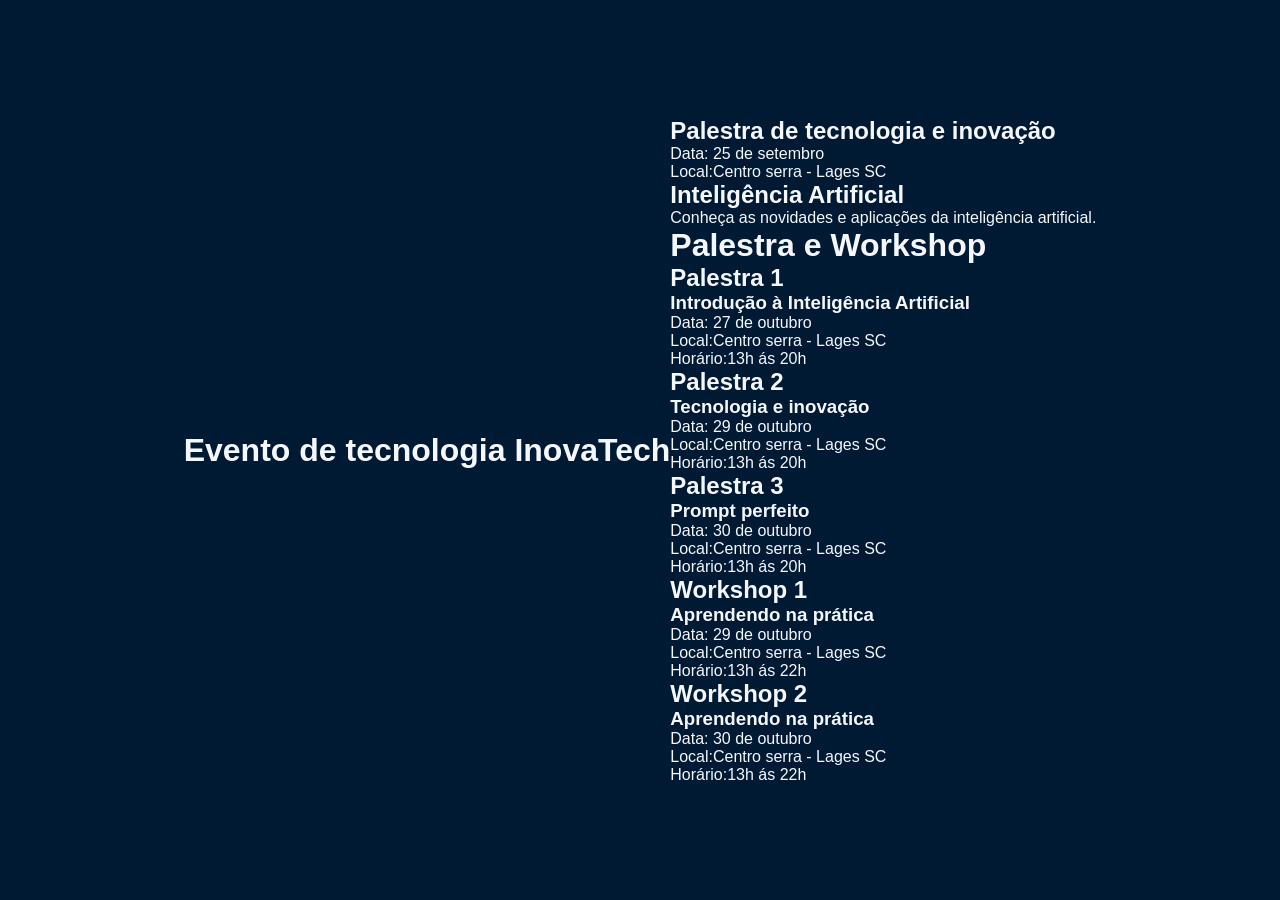
==== index.html @ 8069fa1e "atualização" ====
<!DOCTYPE html>
<html lang="pt-br">
<head>
    <meta charset="UTF-8">
    <meta name="viewport" content="width=device-width, initial-scale=1.0">
    <title>InovaTech</title>
    <link rel="stylesheet" href="style.css">
</head>
<body>
    <h1>Evento de tecnologia InovaTech</h1>
 
    <div class="container">
   <h2>Palestra de tecnologia e inovação</h2>
   <p>Data: 25 de setembro</p>
   <p>Local:Centro serra - Lages SC</p>
   <h2>Inteligência Artificial</h2>
   <p>Conheça as novidades e aplicações da inteligência artificial.</p>
    <!--Mostra as informações da palestra no geral-->

   <h1>Palestra e Workshop</h1>
   <div>
        <h2>Palestra 1</h2>
        <h3>Introdução à Inteligência Artificial</h3>
        <p>Data: 27 de outubro</p>
        <p>Local:Centro serra - Lages SC</p>
        <p>Horário:13h ás 20h </p>
    </div>

    <div>
        <h2>Palestra 2</h2>
        <h3>Tecnologia e inovação</h3>
        <p>Data: 29 de outubro</p>
        <p>Local:Centro serra - Lages SC</p>
        <p>Horário:13h ás 20h </p>
    </div>

    <div>
        <h2>Palestra 3</h2>
        <h3>Prompt perfeito</h3>
        <p>Data: 30 de outubro</p>
        <p>Local:Centro serra - Lages SC</p>
        <p>Horário:13h ás 20h </p>
    </div>

    <div>
        <h2>Workshop 1</h2>
        <h3>Aprendendo na prática</h3>
        <p>Data: 29 de outubro</p>
        <p>Local:Centro serra - Lages SC</p>
        <p>Horário:13h ás 22h </p>
    </div>


    <div>
        <h2>Workshop 2</h2>
        <h3>Aprendendo na prática</h3>
        <p>Data: 30 de outubro</p>
        <p>Local:Centro serra - Lages SC</p>
        <p>Horário:13h ás 22h </p>
    </div>
 <!--Mostra as paletras e os workshop individualmente, com informações especificas-->
    </div> 
</body>
</html>
---- style.css ----
/* aqui eu coloquei as cores que vou usar no site */
:root {
--azul-escuro: #001a33;
--azul: #008CFF;
--azul-claro: #00BFFF;
--branco: #F5F7FF;
}

/* aqui eu tiro as configurações padrão do navegador */

*{
margin: 0;
padding: 0;
box-sizing: border-box;
}

/* aqui eu deixei o fundo escuro e centralizei o conteúdo */
body {
background-color: var(--azul-escuro);
color: var(--branco);
font-family: Arial, sans-serif;

/* deixa o footer exatamente no meio da tela */
min-height: 100vh;
display: flex;
justify-content: center;
align-items: center;
}

/* aqui eu fiz o footer e coloquei só tons de azul */
footer {
background: linear-gradient(
135deg,
var(--azul),
var(--azul-claro)
);

color: var(--branco);
width: 90%;
max-width: 1100px;
padding: 40px 30px;
text-align: center;

/* deixa as bordas arredondadas */
border-radius: 15px;

/* coloquei uma sombra pra ficar mais bonito */
box-shadow: 0 10px 30px rgba(0, 140, 255, 0.4);
}

/* aqui eu organizei cada parte das informações */
.footer-section {
display: inline-block;
vertical-align: top;
width: 22%;
min-width: 200px;
margin: 10px;
}

/* aqui eu arrumei os títulos */
.footer-section h3 {
margin-bottom: 15px;
font-size: 20px;
}

/* aqui eu dei um espacinho nos textos */
.footer-section p {
margin: 7px 0;
}

/* aqui eu fiz a parte de baixo */
.footer-bottom {
border-top: 1px solid var(--branco);
margin-top: 25px;
padding-top: 20px;
text-align: center;
}

/* aqui eu deixei os textos de baixo separados */
.footer-bottom p {
margin: 5px 0;
}
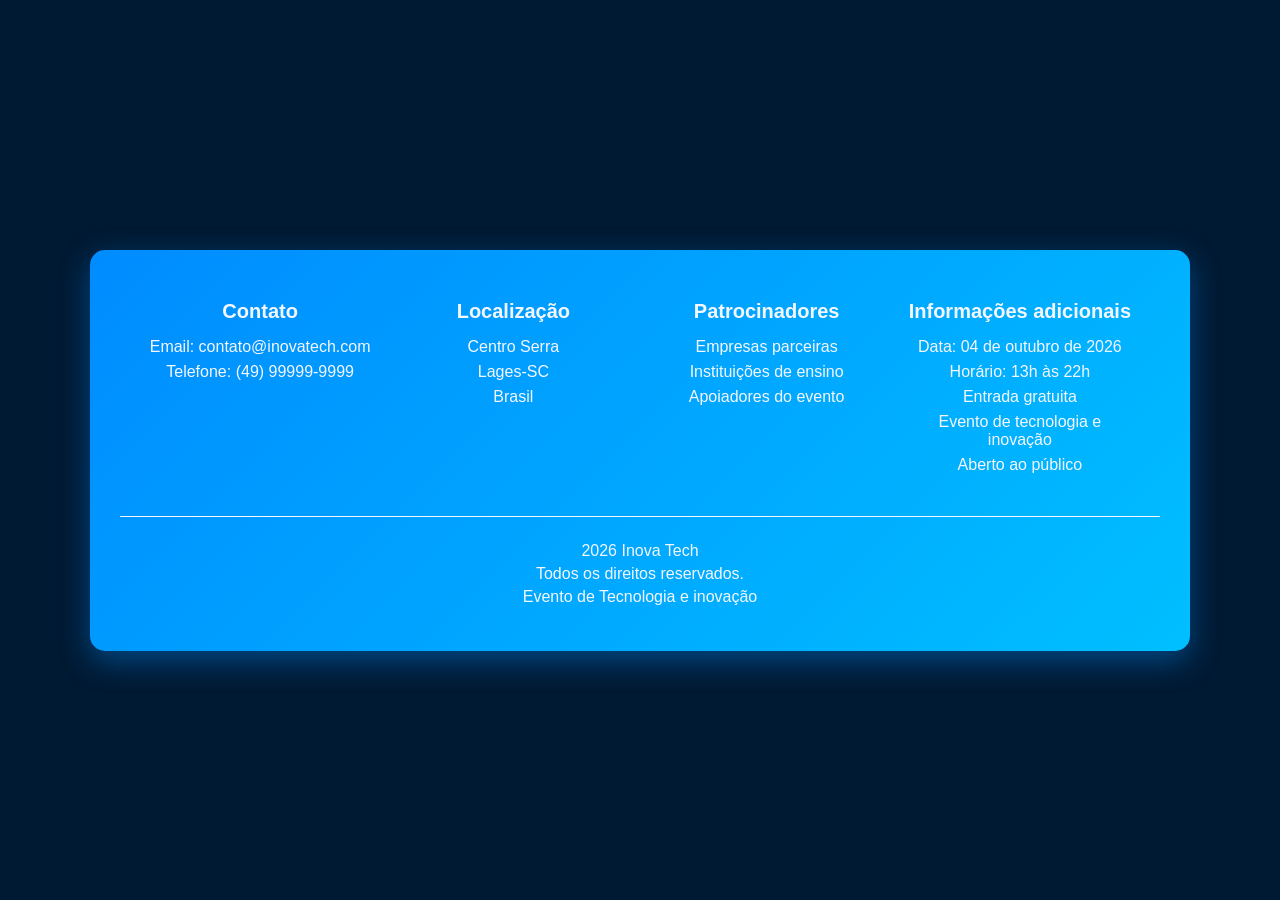
==== commit 9cf5b7d1: "adiciona o footer" ====
--- a/index.html
+++ b/index.html
@@ -1,64 +1,64 @@
 <!DOCTYPE html>
+
 <html lang="pt-br">
+
 <head>
     <meta charset="UTF-8">
     <meta name="viewport" content="width=device-width, initial-scale=1.0">
-    <title>InovaTech</title>
-    <link rel="stylesheet" href="style.css">
+
+
+<link rel="stylesheet" href="style.css">
+
+<title>Inova Tech</title>
+
+
 </head>
+
 <body>
-    <h1>Evento de tecnologia InovaTech</h1>
- 
-    <div class="container">
-   <h2>Palestra de tecnologia e inovação</h2>
-   <p>Data: 25 de setembro</p>
-   <p>Local:Centro serra - Lages SC</p>
-   <h2>Inteligência Artificial</h2>
-   <p>Conheça as novidades e aplicações da inteligência artificial.</p>
-    <!--Mostra as informações da palestra no geral-->
 
-   <h1>Palestra e Workshop</h1>
-   <div>
-        <h2>Palestra 1</h2>
-        <h3>Introdução à Inteligência Artificial</h3>
-        <p>Data: 27 de outubro</p>
-        <p>Local:Centro serra - Lages SC</p>
-        <p>Horário:13h ás 20h </p>
+<footer>
+
+    <div class="footer-section">
+        <h3>Contato</h3>
+        <!-- Informações de contato -->
+        <p>Email: contato@inovatech.com</p>
+        <p>Telefone: (49) 99999-9999</p>
     </div>
 
-    <div>
-        <h2>Palestra 2</h2>
-        <h3>Tecnologia e inovação</h3>
-        <p>Data: 29 de outubro</p>
-        <p>Local:Centro serra - Lages SC</p>
-        <p>Horário:13h ás 20h </p>
+    <div class="footer-section">
+        <h3>Localização</h3>
+        <!-- Localização do evento -->
+        <p>Centro Serra</p>
+        <p>Lages-SC</p>
+        <p>Brasil</p>
     </div>
 
-    <div>
-        <h2>Palestra 3</h2>
-        <h3>Prompt perfeito</h3>
-        <p>Data: 30 de outubro</p>
-        <p>Local:Centro serra - Lages SC</p>
-        <p>Horário:13h ás 20h </p>
+    <div class="footer-section">
+        <h3>Patrocinadores</h3>
+        <p>Empresas parceiras</p>
+        <p>Instituições de ensino</p>
+        <p>Apoiadores do evento</p>
     </div>
 
-    <div>
-        <h2>Workshop 1</h2>
-        <h3>Aprendendo na prática</h3>
-        <p>Data: 29 de outubro</p>
-        <p>Local:Centro serra - Lages SC</p>
-        <p>Horário:13h ás 22h </p>
+    <div class="footer-section">
+        <!-- Informações adicionais sobre o evento -->
+        <h3>Informações adicionais</h3>
+        <p>Data: 04 de outubro de 2026</p>
+        <p>Horário: 13h às 22h</p>
+        <p>Entrada gratuita</p>
+        <p>Evento de tecnologia e inovação</p>
+        <p>Aberto ao público</p>
     </div>
 
+    <div class="footer-bottom">
+        <p>2026 Inova Tech</p>
+        <p>Todos os direitos reservados.</p>
+        <p>Evento de Tecnologia e inovação</p>
+    </div>
 
-    <div>
-        <h2>Workshop 2</h2>
-        <h3>Aprendendo na prática</h3>
-        <p>Data: 30 de outubro</p>
-        <p>Local:Centro serra - Lages SC</p>
-        <p>Horário:13h ás 22h </p>
-    </div>
- <!--Mostra as paletras e os workshop individualmente, com informações especificas-->
-    </div> 
+</footer>
+
+
 </body>
-</html>+
+</html>
--- a/style.css
+++ b/style.css
@@ -8,11 +8,11 @@
 
 /* aqui eu tiro as configurações padrão do navegador */
 
-*{
-margin: 0;
-padding: 0;
-box-sizing: border-box;
-}
+* {
+  margin: 0;
+  padding: 0;
+  box-sizing: border-box;
+  }
 
 /* aqui eu deixei o fundo escuro e centralizei o conteúdo */
 body {
@@ -20,11 +20,14 @@
 color: var(--branco);
 font-family: Arial, sans-serif;
 
+
 /* deixa o footer exatamente no meio da tela */
 min-height: 100vh;
 display: flex;
 justify-content: center;
 align-items: center;
+
+
 }
 
 /* aqui eu fiz o footer e coloquei só tons de azul */
@@ -34,6 +37,7 @@
 var(--azul),
 var(--azul-claro)
 );
+
 
 color: var(--branco);
 width: 90%;
@@ -46,6 +50,7 @@
 
 /* coloquei uma sombra pra ficar mais bonito */
 box-shadow: 0 10px 30px rgba(0, 140, 255, 0.4);
+
 }
 
 /* aqui eu organizei cada parte das informações */
@@ -79,4 +84,4 @@
 /* aqui eu deixei os textos de baixo separados */
 .footer-bottom p {
 margin: 5px 0;
-}+}
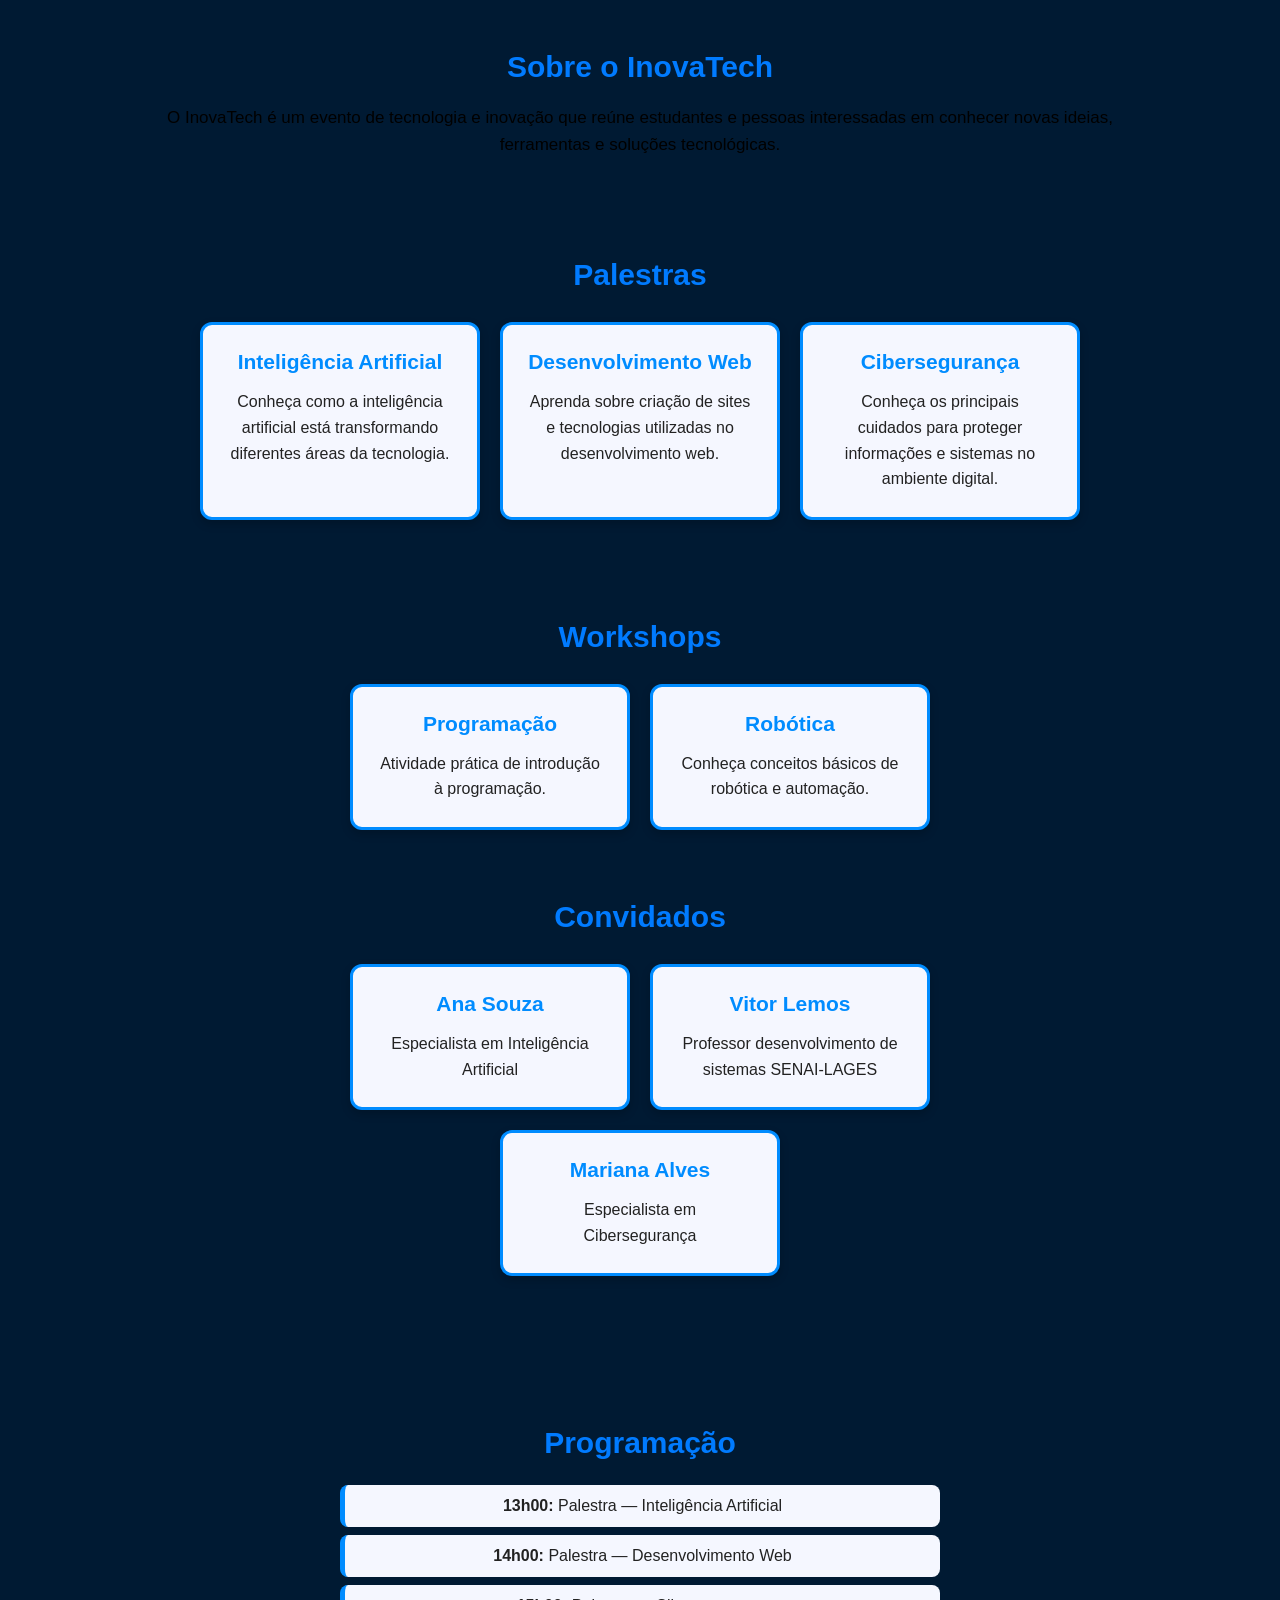
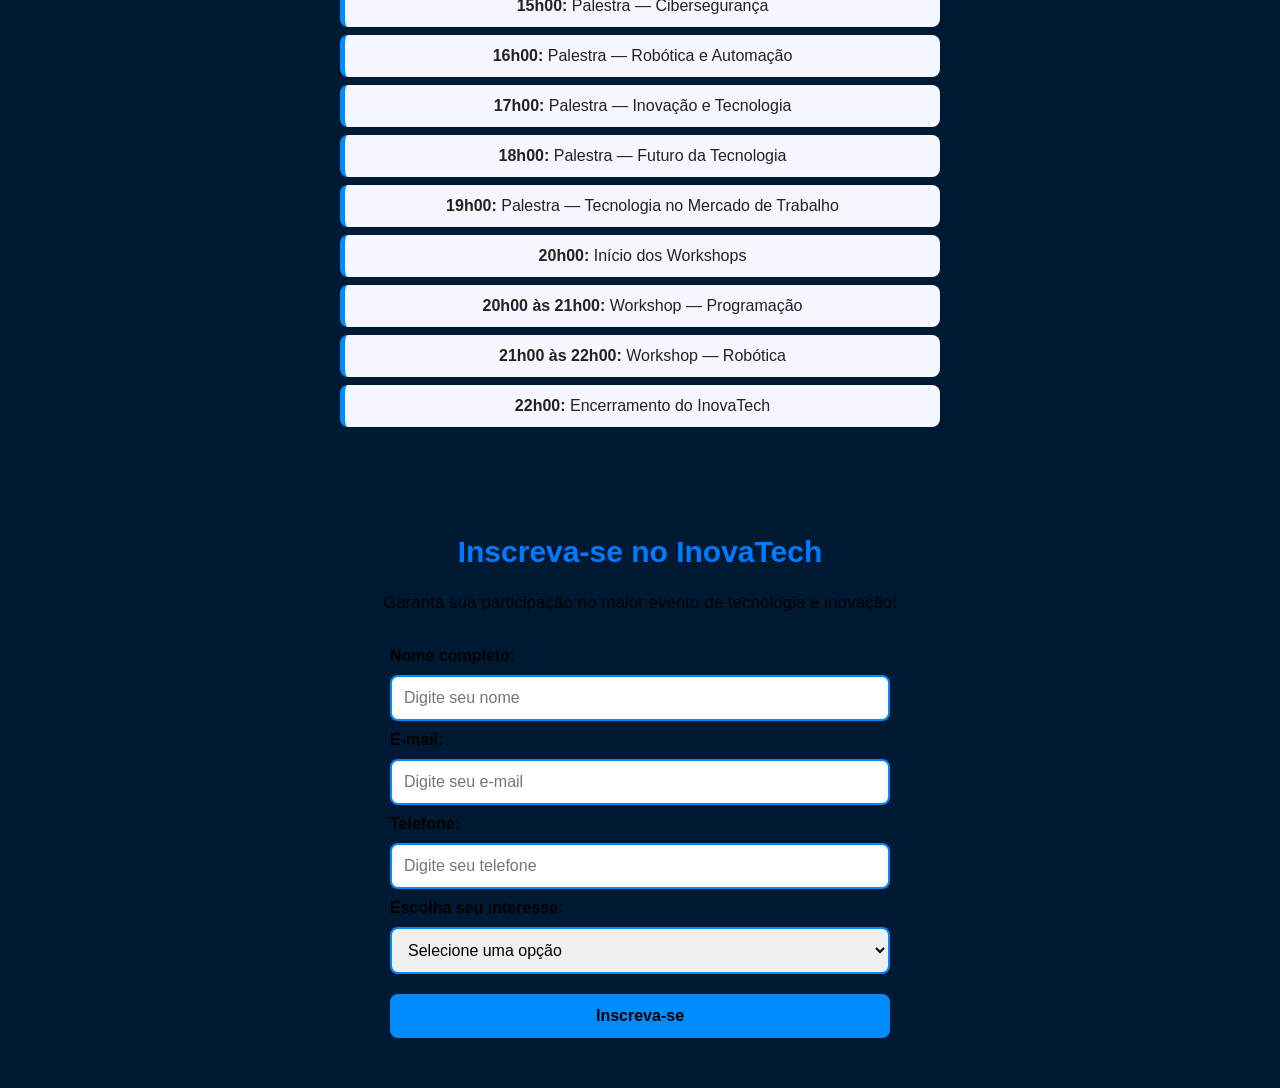
==== commit 4dd38966: "Merge pull request #1 from fernandalinhares150-del/feature/conteudo Feature/conteudo" ====
--- a/index.html
+++ b/index.html
@@ -1,64 +1,165 @@
 <!DOCTYPE html>
-
 <html lang="pt-br">
 
 <head>
     <meta charset="UTF-8">
     <meta name="viewport" content="width=device-width, initial-scale=1.0">
+    <title>InovaTech</title>
 
+    <link rel="stylesheet" href="style.css">
+    
+</head>
 
-<link rel="stylesheet" href="style.css">
-
-<title>Inova Tech</title>
-
-
-</head>
 
 <body>
 
-<footer>
+    <!-- Conteúdo principal -->
+    <main>
 
-    <div class="footer-section">
-        <h3>Contato</h3>
-        <!-- Informações de contato -->
-        <p>Email: contato@inovatech.com</p>
-        <p>Telefone: (49) 99999-9999</p>
-    </div>
+        <!-- Seção sobre o evento -->
+        <section id="sobre" class="secao-conteudo">
+            <h2>Sobre o InovaTech</h2>
+            <p>
+                O InovaTech é um evento de tecnologia e inovação que reúne
+                estudantes e pessoas interessadas em conhecer novas ideias,
+                ferramentas e soluções tecnológicas.
+            </p>
+        </section>
 
-    <div class="footer-section">
-        <h3>Localização</h3>
-        <!-- Localização do evento -->
-        <p>Centro Serra</p>
-        <p>Lages-SC</p>
-        <p>Brasil</p>
-    </div>
+        <!-- Seção de palestras -->
+        <section id="palestras" class="secao-conteudo">
+            <h2>Palestras</h2>
 
-    <div class="footer-section">
-        <h3>Patrocinadores</h3>
-        <p>Empresas parceiras</p>
-        <p>Instituições de ensino</p>
-        <p>Apoiadores do evento</p>
-    </div>
+            <div class="cards">
 
-    <div class="footer-section">
-        <!-- Informações adicionais sobre o evento -->
-        <h3>Informações adicionais</h3>
-        <p>Data: 04 de outubro de 2026</p>
-        <p>Horário: 13h às 22h</p>
-        <p>Entrada gratuita</p>
-        <p>Evento de tecnologia e inovação</p>
-        <p>Aberto ao público</p>
-    </div>
+                <div class="card">
+                    <h3>Inteligência Artificial</h3>
+                    <p>
+                        Conheça como a inteligência artificial está transformando
+                        diferentes áreas da tecnologia.
+                    </p>
+                </div>
 
-    <div class="footer-bottom">
-        <p>2026 Inova Tech</p>
-        <p>Todos os direitos reservados.</p>
-        <p>Evento de Tecnologia e inovação</p>
-    </div>
+                <div class="card">
+                    <h3>Desenvolvimento Web</h3>
+                    <p>
+                        Aprenda sobre criação de sites e tecnologias utilizadas
+                        no desenvolvimento web.
+                    </p>
+                </div>
 
-</footer>
+                <div class="card">
+                    <h3>Cibersegurança</h3>
+                    <p>
+                        Conheça os principais cuidados para proteger informações
+                        e sistemas no ambiente digital.
+                    </p>
+                </div>
+
+            </div>
+        </section>
+
+        <!-- Seção de workshops -->
+        <section id="workshops" class="secao-conteudo">
+            <h2>Workshops</h2>
+
+            <div class="cards">
+
+                <div class="card">
+                    <h3>Programação</h3>
+                    <p>
+                        Atividade prática de introdução à programação.
+                    </p>
+                </div>
+
+                <div class="card">
+                    <h3>Robótica</h3>
+                    <p>
+                        Conheça conceitos básicos de robótica e automação.
+                    </p>
+                </div>
+
+                <!-- Seção de convidados -->
+                <section id="convidados" class="secao-conteudo">
+                    <h2>Convidados</h2>
+
+                    <div class="cards">
+
+                        <div class="card">
+                            <h3>Ana Souza</h3>
+                            <p>Especialista em Inteligência Artificial</p>
+                        </div>
+
+                        <div class="card">
+                            <h3>Vitor Lemos</h3>
+                            <p>Professor desenvolvimento de sistemas SENAI-LAGES</p>
+                        </div>
+
+                        <div class="card">
+                            <h3>Mariana Alves</h3>
+                            <p>Especialista em Cibersegurança</p>
+                        </div>
+
+                    </div>
+                </section>
+
+            </div>
+        </section>
+
+        <!-- Seção de programação -->
+        <section id="programacao" class="secao-conteudo">
+            <h2>Programação</h2>
+
+            <ul class="lista-programacao">
+                <li><strong>13h00:</strong> Palestra — Inteligência Artificial</li>
+                <li><strong>14h00:</strong> Palestra — Desenvolvimento Web</li>
+                <li><strong>15h00:</strong> Palestra — Cibersegurança</li>
+                <li><strong>16h00:</strong> Palestra — Robótica e Automação</li>
+                <li><strong>17h00:</strong> Palestra — Inovação e Tecnologia</li>
+                <li><strong>18h00:</strong> Palestra — Futuro da Tecnologia</li>
+                <li><strong>19h00:</strong> Palestra — Tecnologia no Mercado de Trabalho</li>
+                <li><strong>20h00:</strong> Início dos Workshops</li>
+                <li><strong>20h00 às 21h00:</strong> Workshop — Programação</li>
+                <li><strong>21h00 às 22h00:</strong> Workshop — Robótica</li>
+                <li><strong>22h00:</strong> Encerramento do InovaTech</li>
+            </ul>
+        </section>
+
+    </main>
+
+    <!-- Seção de inscrição -->
+    <section id="inscricao" class="secao-conteudo">
+        <h2>Inscreva-se no InovaTech</h2>
+
+        <p>
+            Garanta sua participação no maior evento de tecnologia e inovação!
+        </p>
+
+        <form class="formulario-inscricao">
+
+            <label for="nome">Nome completo:</label>
+            <input type="text" id="nome" name="nome" placeholder="Digite seu nome" required>
+
+            <label for="email">E-mail:</label>
+            <input type="email" id="email" name="email" placeholder="Digite seu e-mail" required>
+
+            <label for="telefone">Telefone:</label>
+            <input type="tel" id="telefone" name="telefone" placeholder="Digite seu telefone" required>
+
+            <label for="interesse">Escolha seu interesse:</label>
+            <select id="interesse" name="interesse" required>
+                <option value="">Selecione uma opção</option>
+                <option value="palestras">Palestras</option>
+                <option value="workshops">Workshops</option>
+                <option value="ambos">Palestras e Workshops</option>
+            </select>
+
+            <button type="submit">Inscreva-se</button>
+
+        </form>
+    </section>
 
 
 </body>
 
-</html>
+</html>
--- a/style.css
+++ b/style.css
@@ -1,87 +1,159 @@
-/* aqui eu coloquei as cores que vou usar no site */
-:root {
---azul-escuro: #001a33;
---azul: #008CFF;
---azul-claro: #00BFFF;
---branco: #F5F7FF;
+/* Configurações gerais */
+* {
+    box-sizing: border-box;
+    margin: 0;
+    padding: 0;
 }
 
-/* aqui eu tiro as configurações padrão do navegador */
 
-* {
-  margin: 0;
-  padding: 0;
-  box-sizing: border-box;
-  }
-
-/* aqui eu deixei o fundo escuro e centralizei o conteúdo */
 body {
-background-color: var(--azul-escuro);
-color: var(--branco);
-font-family: Arial, sans-serif;
+    background-color: #001a33;
+    color: #001a33;
+    font-family: Arial, sans-serif;
+}
 
 
-/* deixa o footer exatamente no meio da tela */
-min-height: 100vh;
-display: flex;
-justify-content: center;
-align-items: center;
+/* Títulos */
+h1,
+h2,
+h3 {
+    font-family: "Montserrat", Arial, sans-serif;
+}
 
 
+/* Seções */
+.secao-conteudo {
+    padding: 50px 10%;
+    text-align: center;
 }
 
-/* aqui eu fiz o footer e coloquei só tons de azul */
-footer {
-background: linear-gradient(
-135deg,
-var(--azul),
-var(--azul-claro)
-);
+
+/* Títulos das seções */
+.secao-conteudo h2 {
+    color: #007bff;
+    font-size: 30px;
+    margin-bottom: 20px;
+}
 
 
-color: var(--branco);
-width: 90%;
-max-width: 1100px;
-padding: 40px 30px;
-text-align: center;
-
-/* deixa as bordas arredondadas */
-border-radius: 15px;
-
-/* coloquei uma sombra pra ficar mais bonito */
-box-shadow: 0 10px 30px rgba(0, 140, 255, 0.4);
-
+/* Textos */
+.secao-conteudo p {
+    color: #000000;
+    font-size: 17px;
+    line-height: 1.6;
 }
 
-/* aqui eu organizei cada parte das informações */
-.footer-section {
-display: inline-block;
-vertical-align: top;
-width: 22%;
-min-width: 200px;
-margin: 10px;
+
+/* Organização dos cards */
+.cards {
+    display: flex;
+    justify-content: center;
+    gap: 20px;
+    flex-wrap: wrap;
+    margin-top: 30px;
 }
 
-/* aqui eu arrumei os títulos */
-.footer-section h3 {
-margin-bottom: 15px;
-font-size: 20px;
+
+/* Cards */
+.card {
+    width: 280px;
+    padding: 25px;
+    border-radius: 12px;
+    background-color: #F5F7FF;
+    border: 3px solid #008CFF;
+    box-shadow: 0 4px 10px rgba(0, 0, 0, 0.2);
 }
 
-/* aqui eu dei um espacinho nos textos */
-.footer-section p {
-margin: 7px 0;
+
+/* Título dos cards */
+.card h3 {
+    color: #008CFF;
+    margin-bottom: 15px;
+    font-size: 21px;
 }
 
-/* aqui eu fiz a parte de baixo */
-.footer-bottom {
-border-top: 1px solid var(--branco);
-margin-top: 25px;
-padding-top: 20px;
-text-align: center;
+
+/* Texto dos cards */
+.card p {
+    color: #222222;
+    font-size: 16px;
 }
 
-/* aqui eu deixei os textos de baixo separados */
-.footer-bottom p {
-margin: 5px 0;
+
+/* Lista da programação */
+.lista-programacao {
+    list-style: none;
+    padding: 0;
+    margin-top: 25px;
 }
+
+
+/* Itens da programação */
+.lista-programacao li {
+    padding: 12px;
+    margin: 8px auto;
+    max-width: 600px;
+    background-color: #F5F7FF;
+    color: #222222;
+    border-left: 5px solid #008CFF;
+    border-radius: 8px;
+}
+
+
+/* Formulário de inscrição */
+.formulario-inscricao {
+    max-width: 500px;
+    margin: 30px auto 0;
+    display: flex;
+    flex-direction: column;
+    gap: 10px;
+    text-align: left;
+}
+
+
+/* Textos dos campos */
+.formulario-inscricao label {
+    color: #000000;
+    font-weight: bold;
+}
+
+
+/* Campos do formulário */
+.formulario-inscricao input,
+.formulario-inscricao select {
+    padding: 12px;
+    border: 2px solid #008CFF;
+    border-radius: 8px;
+    font-size: 16px;
+    font-family: Arial, sans-serif;
+    outline: none;
+}
+
+
+/* Campo selecionado */
+.formulario-inscricao input:focus,
+.formulario-inscricao select:focus {
+    border-color: #000000;
+}
+
+
+/* Botão de inscrição */
+.formulario-inscricao button {
+    margin-top: 10px;
+    padding: 13px;
+    background-color: #008CFF;
+    color: #000000;
+    border: none;
+    border-radius: 8px;
+    cursor: pointer;
+    font-family: "Montserrat", Arial, sans-serif;
+    font-size: 16px;
+    font-weight: bold;
+}
+
+
+/* Efeito do botão */
+.formulario-inscricao button:hover {
+    background-color: #F5F7FF;
+    color: #7B00FF;
+}
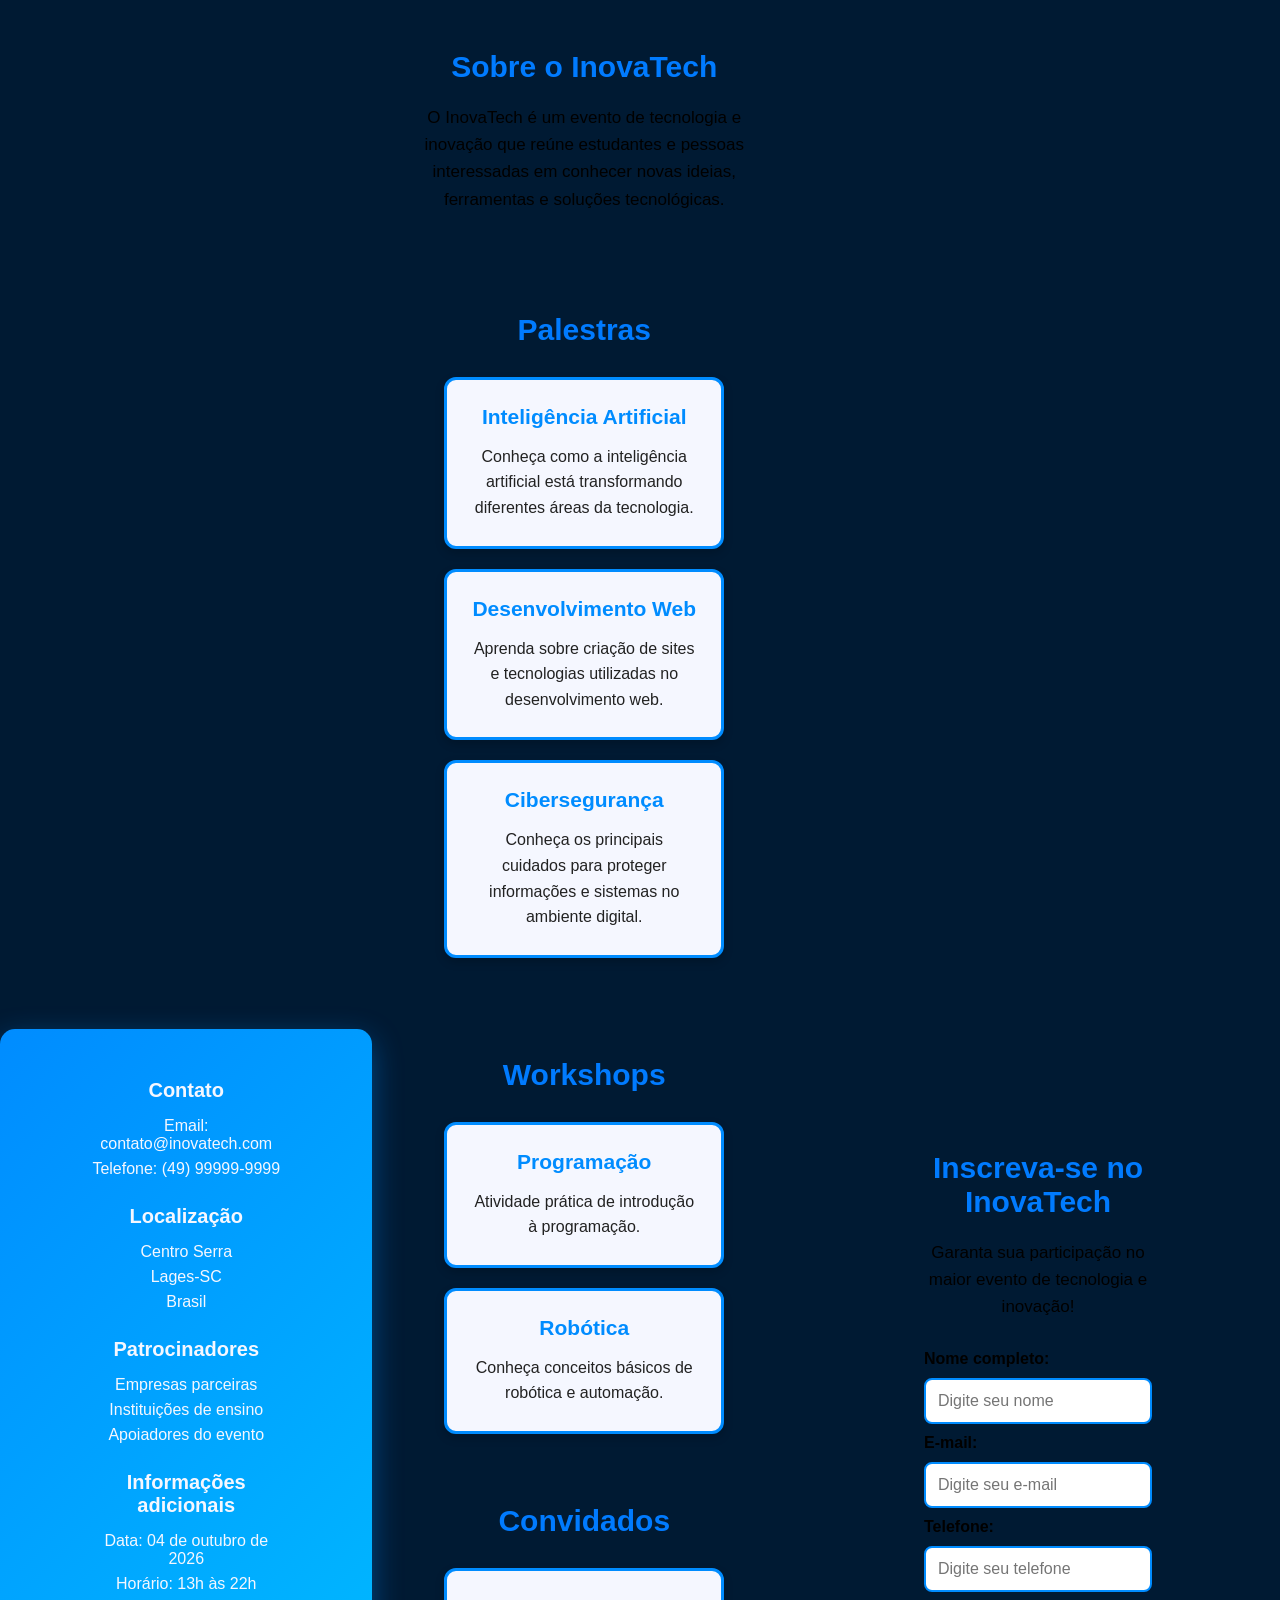
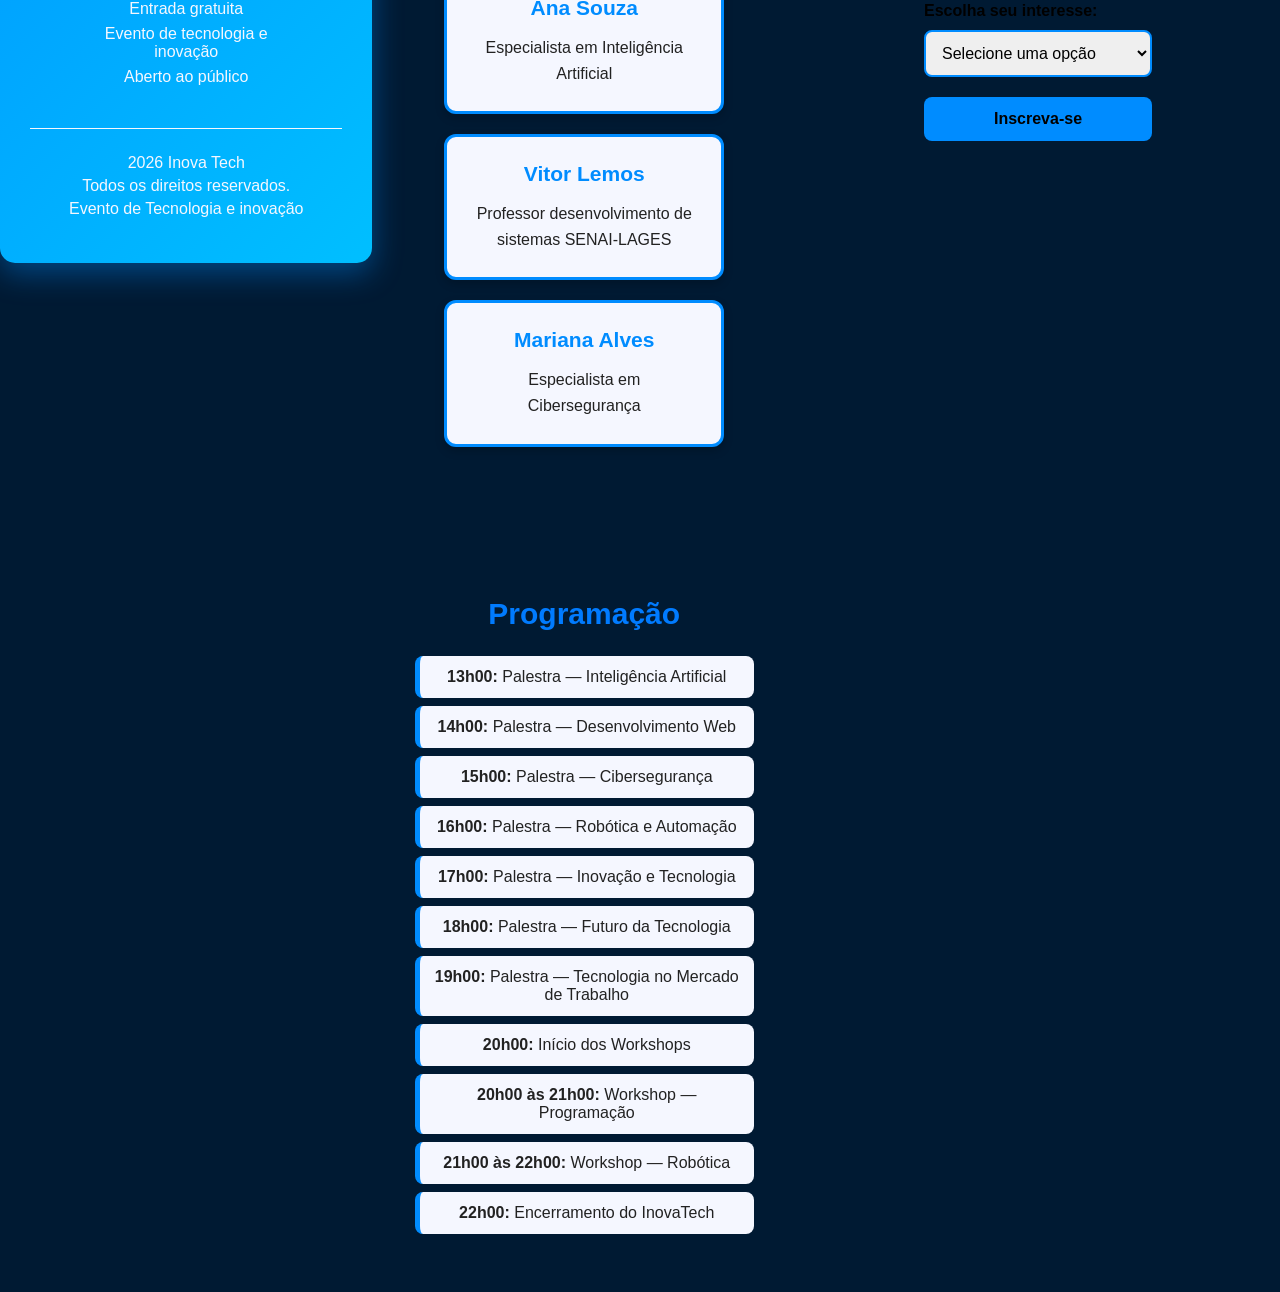
==== commit b19658ea: "Merge branch 'main' into feature/footer" ====
--- a/index.html
+++ b/index.html
@@ -1,9 +1,62 @@
 <!DOCTYPE html>
+
 <html lang="pt-br">
 
 <head>
     <meta charset="UTF-8">
     <meta name="viewport" content="width=device-width, initial-scale=1.0">
+
+
+<link rel="stylesheet" href="style.css">
+
+<title>Inova Tech</title>
+
+
+</head>
+
+<body>
+
+<footer>
+
+    <div class="footer-section">
+        <h3>Contato</h3>
+        <!-- Informações de contato -->
+        <p>Email: contato@inovatech.com</p>
+        <p>Telefone: (49) 99999-9999</p>
+    </div>
+
+    <div class="footer-section">
+        <h3>Localização</h3>
+        <!-- Localização do evento -->
+        <p>Centro Serra</p>
+        <p>Lages-SC</p>
+        <p>Brasil</p>
+    </div>
+
+    <div class="footer-section">
+        <h3>Patrocinadores</h3>
+        <p>Empresas parceiras</p>
+        <p>Instituições de ensino</p>
+        <p>Apoiadores do evento</p>
+    </div>
+
+    <div class="footer-section">
+        <!-- Informações adicionais sobre o evento -->
+        <h3>Informações adicionais</h3>
+        <p>Data: 04 de outubro de 2026</p>
+        <p>Horário: 13h às 22h</p>
+        <p>Entrada gratuita</p>
+        <p>Evento de tecnologia e inovação</p>
+        <p>Aberto ao público</p>
+    </div>
+
+    <div class="footer-bottom">
+        <p>2026 Inova Tech</p>
+        <p>Todos os direitos reservados.</p>
+        <p>Evento de Tecnologia e inovação</p>
+    </div>
+
+</footer>
     <title>InovaTech</title>
 
     <link rel="stylesheet" href="style.css">
@@ -162,4 +215,5 @@
 
 </body>
 
-</html>+</html>
+</html>
--- a/style.css
+++ b/style.css
@@ -1,3 +1,90 @@
+/* aqui eu coloquei as cores que vou usar no site */
+:root {
+--azul-escuro: #001a33;
+--azul: #008CFF;
+--azul-claro: #00BFFF;
+--branco: #F5F7FF;
+}
+
+/* aqui eu tiro as configurações padrão do navegador */
+
+* {
+  margin: 0;
+  padding: 0;
+  box-sizing: border-box;
+  }
+
+/* aqui eu deixei o fundo escuro e centralizei o conteúdo */
+body {
+background-color: var(--azul-escuro);
+color: var(--branco);
+font-family: Arial, sans-serif;
+
+
+/* deixa o footer exatamente no meio da tela */
+min-height: 100vh;
+display: flex;
+justify-content: center;
+align-items: center;
+
+
+}
+
+/* aqui eu fiz o footer e coloquei só tons de azul */
+footer {
+background: linear-gradient(
+135deg,
+var(--azul),
+var(--azul-claro)
+);
+
+
+color: var(--branco);
+width: 90%;
+max-width: 1100px;
+padding: 40px 30px;
+text-align: center;
+
+/* deixa as bordas arredondadas */
+border-radius: 15px;
+
+/* coloquei uma sombra pra ficar mais bonito */
+box-shadow: 0 10px 30px rgba(0, 140, 255, 0.4);
+
+}
+
+/* aqui eu organizei cada parte das informações */
+.footer-section {
+display: inline-block;
+vertical-align: top;
+width: 22%;
+min-width: 200px;
+margin: 10px;
+}
+
+/* aqui eu arrumei os títulos */
+.footer-section h3 {
+margin-bottom: 15px;
+font-size: 20px;
+}
+
+/* aqui eu dei um espacinho nos textos */
+.footer-section p {
+margin: 7px 0;
+}
+
+/* aqui eu fiz a parte de baixo */
+.footer-bottom {
+border-top: 1px solid var(--branco);
+margin-top: 25px;
+padding-top: 20px;
+text-align: center;
+}
+
+/* aqui eu deixei os textos de baixo separados */
+.footer-bottom p {
+margin: 5px 0;
+}
 /* Configurações gerais */
 * {
     box-sizing: border-box;
@@ -156,4 +243,4 @@
 .formulario-inscricao button:hover {
     background-color: #F5F7FF;
     color: #7B00FF;
-}+}
--- a/style.css
+++ b/style.css
@@ -1,3 +1,90 @@
+/* aqui eu coloquei as cores que vou usar no site */
+:root {
+--azul-escuro: #001a33;
+--azul: #008CFF;
+--azul-claro: #00BFFF;
+--branco: #F5F7FF;
+}
+
+/* aqui eu tiro as configurações padrão do navegador */
+
+* {
+  margin: 0;
+  padding: 0;
+  box-sizing: border-box;
+  }
+
+/* aqui eu deixei o fundo escuro e centralizei o conteúdo */
+body {
+background-color: var(--azul-escuro);
+color: var(--branco);
+font-family: Arial, sans-serif;
+
+
+/* deixa o footer exatamente no meio da tela */
+min-height: 100vh;
+display: flex;
+justify-content: center;
+align-items: center;
+
+
+}
+
+/* aqui eu fiz o footer e coloquei só tons de azul */
+footer {
+background: linear-gradient(
+135deg,
+var(--azul),
+var(--azul-claro)
+);
+
+
+color: var(--branco);
+width: 90%;
+max-width: 1100px;
+padding: 40px 30px;
+text-align: center;
+
+/* deixa as bordas arredondadas */
+border-radius: 15px;
+
+/* coloquei uma sombra pra ficar mais bonito */
+box-shadow: 0 10px 30px rgba(0, 140, 255, 0.4);
+
+}
+
+/* aqui eu organizei cada parte das informações */
+.footer-section {
+display: inline-block;
+vertical-align: top;
+width: 22%;
+min-width: 200px;
+margin: 10px;
+}
+
+/* aqui eu arrumei os títulos */
+.footer-section h3 {
+margin-bottom: 15px;
+font-size: 20px;
+}
+
+/* aqui eu dei um espacinho nos textos */
+.footer-section p {
+margin: 7px 0;
+}
+
+/* aqui eu fiz a parte de baixo */
+.footer-bottom {
+border-top: 1px solid var(--branco);
+margin-top: 25px;
+padding-top: 20px;
+text-align: center;
+}
+
+/* aqui eu deixei os textos de baixo separados */
+.footer-bottom p {
+margin: 5px 0;
+}
 /* Configurações gerais */
 * {
     box-sizing: border-box;
@@ -156,4 +243,4 @@
 .formulario-inscricao button:hover {
     background-color: #F5F7FF;
     color: #7B00FF;
-}+}
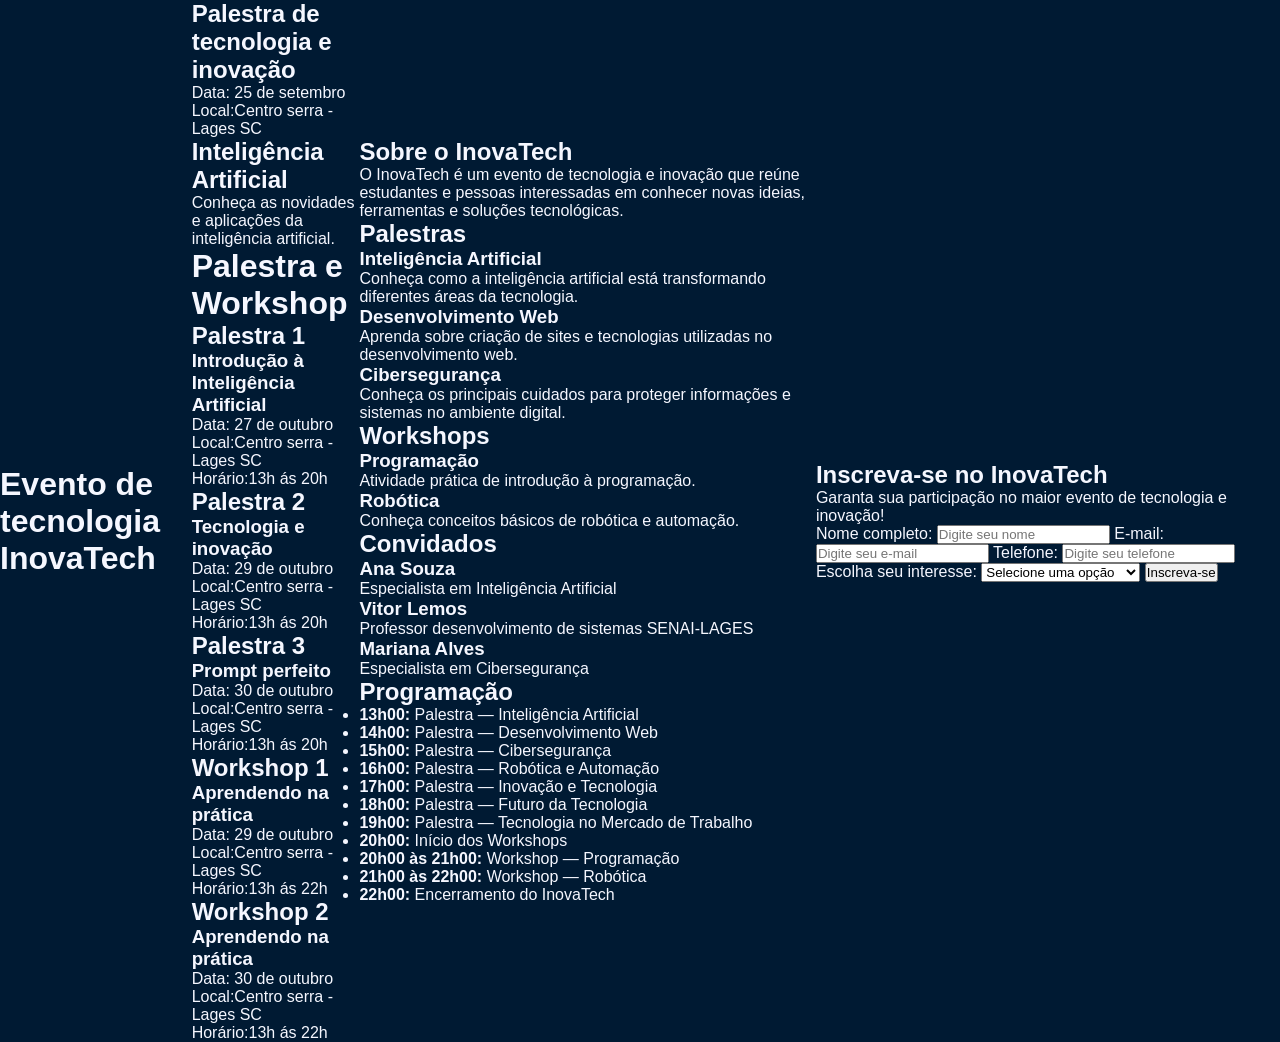
==== commit 24682f12: "Merge branch 'main' into feature/header" ====
--- a/index.html
+++ b/index.html
@@ -1,63 +1,67 @@
 <!DOCTYPE html>
-
 <html lang="pt-br">
 
 <head>
     <meta charset="UTF-8">
     <meta name="viewport" content="width=device-width, initial-scale=1.0">
-
-
-<link rel="stylesheet" href="style.css">
-
-<title>Inova Tech</title>
-
-
+    <title>InovaTech</title>
+    <link rel="stylesheet" href="style.css">
 </head>
-
 <body>
-
-<footer>
-
-    <div class="footer-section">
-        <h3>Contato</h3>
-        <!-- Informações de contato -->
-        <p>Email: contato@inovatech.com</p>
-        <p>Telefone: (49) 99999-9999</p>
-    </div>
-
-    <div class="footer-section">
-        <h3>Localização</h3>
-        <!-- Localização do evento -->
-        <p>Centro Serra</p>
-        <p>Lages-SC</p>
-        <p>Brasil</p>
-    </div>
-
-    <div class="footer-section">
-        <h3>Patrocinadores</h3>
-        <p>Empresas parceiras</p>
-        <p>Instituições de ensino</p>
-        <p>Apoiadores do evento</p>
-    </div>
-
-    <div class="footer-section">
-        <!-- Informações adicionais sobre o evento -->
-        <h3>Informações adicionais</h3>
-        <p>Data: 04 de outubro de 2026</p>
-        <p>Horário: 13h às 22h</p>
-        <p>Entrada gratuita</p>
-        <p>Evento de tecnologia e inovação</p>
-        <p>Aberto ao público</p>
-    </div>
-
-    <div class="footer-bottom">
-        <p>2026 Inova Tech</p>
-        <p>Todos os direitos reservados.</p>
-        <p>Evento de Tecnologia e inovação</p>
-    </div>
-
-</footer>
-    <title>InovaTech</title>
+    <h1>Evento de tecnologia InovaTech</h1>
+ 
+    <div class="container">
+   <h2>Palestra de tecnologia e inovação</h2>
+   <p>Data: 25 de setembro</p>
+   <p>Local:Centro serra - Lages SC</p>
+   <h2>Inteligência Artificial</h2>
+   <p>Conheça as novidades e aplicações da inteligência artificial.</p>
+    <!--Mostra as informações da palestra no geral-->
+
+   <h1>Palestra e Workshop</h1>
+   <div>
+        <h2>Palestra 1</h2>
+        <h3>Introdução à Inteligência Artificial</h3>
+        <p>Data: 27 de outubro</p>
+        <p>Local:Centro serra - Lages SC</p>
+        <p>Horário:13h ás 20h </p>
+    </div>
+
+    <div>
+        <h2>Palestra 2</h2>
+        <h3>Tecnologia e inovação</h3>
+        <p>Data: 29 de outubro</p>
+        <p>Local:Centro serra - Lages SC</p>
+        <p>Horário:13h ás 20h </p>
+    </div>
+
+    <div>
+        <h2>Palestra 3</h2>
+        <h3>Prompt perfeito</h3>
+        <p>Data: 30 de outubro</p>
+        <p>Local:Centro serra - Lages SC</p>
+        <p>Horário:13h ás 20h </p>
+    </div>
+
+    <div>
+        <h2>Workshop 1</h2>
+        <h3>Aprendendo na prática</h3>
+        <p>Data: 29 de outubro</p>
+        <p>Local:Centro serra - Lages SC</p>
+        <p>Horário:13h ás 22h </p>
+    </div>
+
+
+    <div>
+        <h2>Workshop 2</h2>
+        <h3>Aprendendo na prática</h3>
+        <p>Data: 30 de outubro</p>
+        <p>Local:Centro serra - Lages SC</p>
+        <p>Horário:13h ás 22h </p>
+    </div>
+ <!--Mostra as paletras e os workshop individualmente, com informações especificas-->
+    </div> 
+</body>
 
     <link rel="stylesheet" href="style.css">
     
@@ -215,5 +219,4 @@
 
 </body>
 
-</html>
-</html>
+</html>
--- a/style.css
+++ b/style.css
@@ -8,11 +8,11 @@
 
 /* aqui eu tiro as configurações padrão do navegador */
 
-* {
-  margin: 0;
-  padding: 0;
-  box-sizing: border-box;
-  }
+*{
+margin: 0;
+padding: 0;
+box-sizing: border-box;
+}
 
 /* aqui eu deixei o fundo escuro e centralizei o conteúdo */
 body {
@@ -20,14 +20,11 @@
 color: var(--branco);
 font-family: Arial, sans-serif;
 
-
 /* deixa o footer exatamente no meio da tela */
 min-height: 100vh;
 display: flex;
 justify-content: center;
 align-items: center;
-
-
 }
 
 /* aqui eu fiz o footer e coloquei só tons de azul */
@@ -38,7 +35,6 @@
 var(--azul-claro)
 );
 
-
 color: var(--branco);
 width: 90%;
 max-width: 1100px;
@@ -50,7 +46,6 @@
 
 /* coloquei uma sombra pra ficar mais bonito */
 box-shadow: 0 10px 30px rgba(0, 140, 255, 0.4);
-
 }
 
 /* aqui eu organizei cada parte das informações */
@@ -84,7 +79,6 @@
 /* aqui eu deixei os textos de baixo separados */
 .footer-bottom p {
 margin: 5px 0;
-}
 /* Configurações gerais */
 * {
     box-sizing: border-box;
@@ -243,4 +237,4 @@
 .formulario-inscricao button:hover {
     background-color: #F5F7FF;
     color: #7B00FF;
-}
+}
--- a/style.css
+++ b/style.css
@@ -8,11 +8,11 @@
 
 /* aqui eu tiro as configurações padrão do navegador */
 
-* {
-  margin: 0;
-  padding: 0;
-  box-sizing: border-box;
-  }
+*{
+margin: 0;
+padding: 0;
+box-sizing: border-box;
+}
 
 /* aqui eu deixei o fundo escuro e centralizei o conteúdo */
 body {
@@ -20,14 +20,11 @@
 color: var(--branco);
 font-family: Arial, sans-serif;
 
-
 /* deixa o footer exatamente no meio da tela */
 min-height: 100vh;
 display: flex;
 justify-content: center;
 align-items: center;
-
-
 }
 
 /* aqui eu fiz o footer e coloquei só tons de azul */
@@ -38,7 +35,6 @@
 var(--azul-claro)
 );
 
-
 color: var(--branco);
 width: 90%;
 max-width: 1100px;
@@ -50,7 +46,6 @@
 
 /* coloquei uma sombra pra ficar mais bonito */
 box-shadow: 0 10px 30px rgba(0, 140, 255, 0.4);
-
 }
 
 /* aqui eu organizei cada parte das informações */
@@ -84,7 +79,6 @@
 /* aqui eu deixei os textos de baixo separados */
 .footer-bottom p {
 margin: 5px 0;
-}
 /* Configurações gerais */
 * {
     box-sizing: border-box;
@@ -243,4 +237,4 @@
 .formulario-inscricao button:hover {
     background-color: #F5F7FF;
     color: #7B00FF;
-}
+}
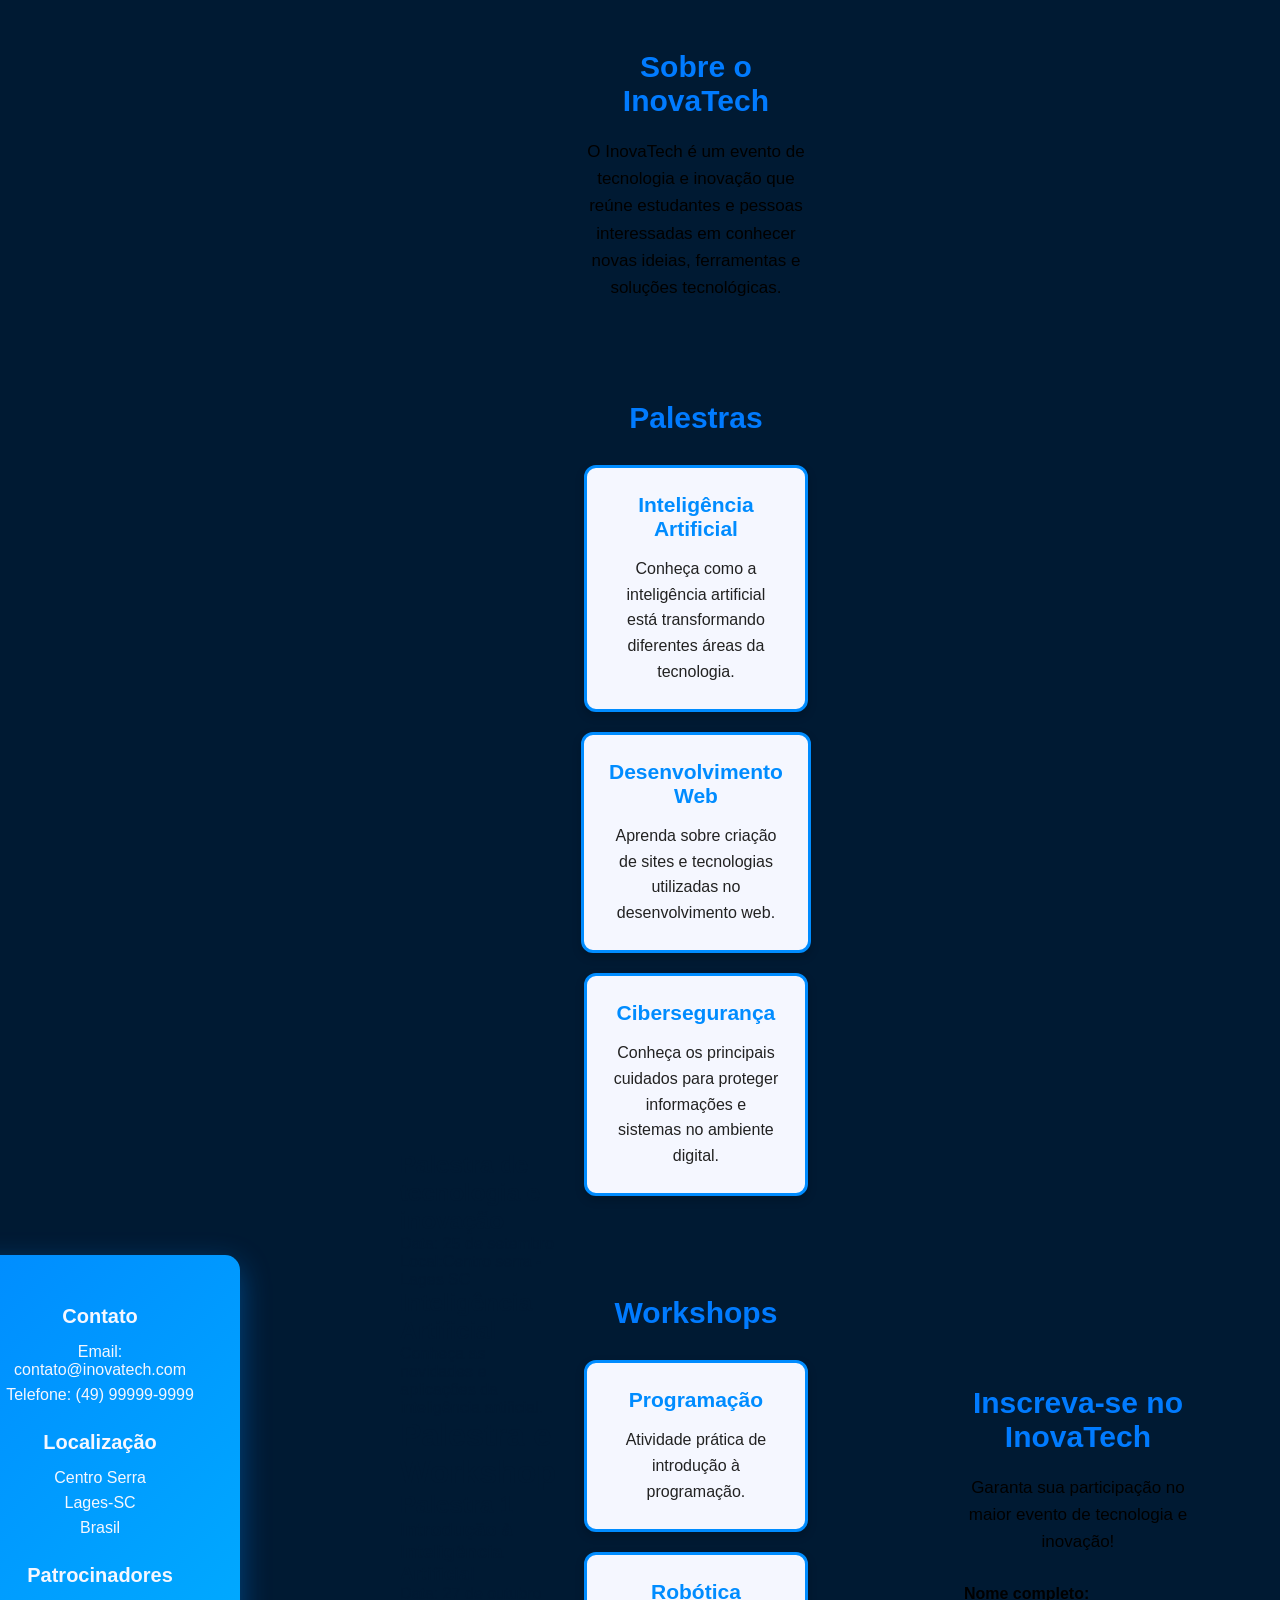
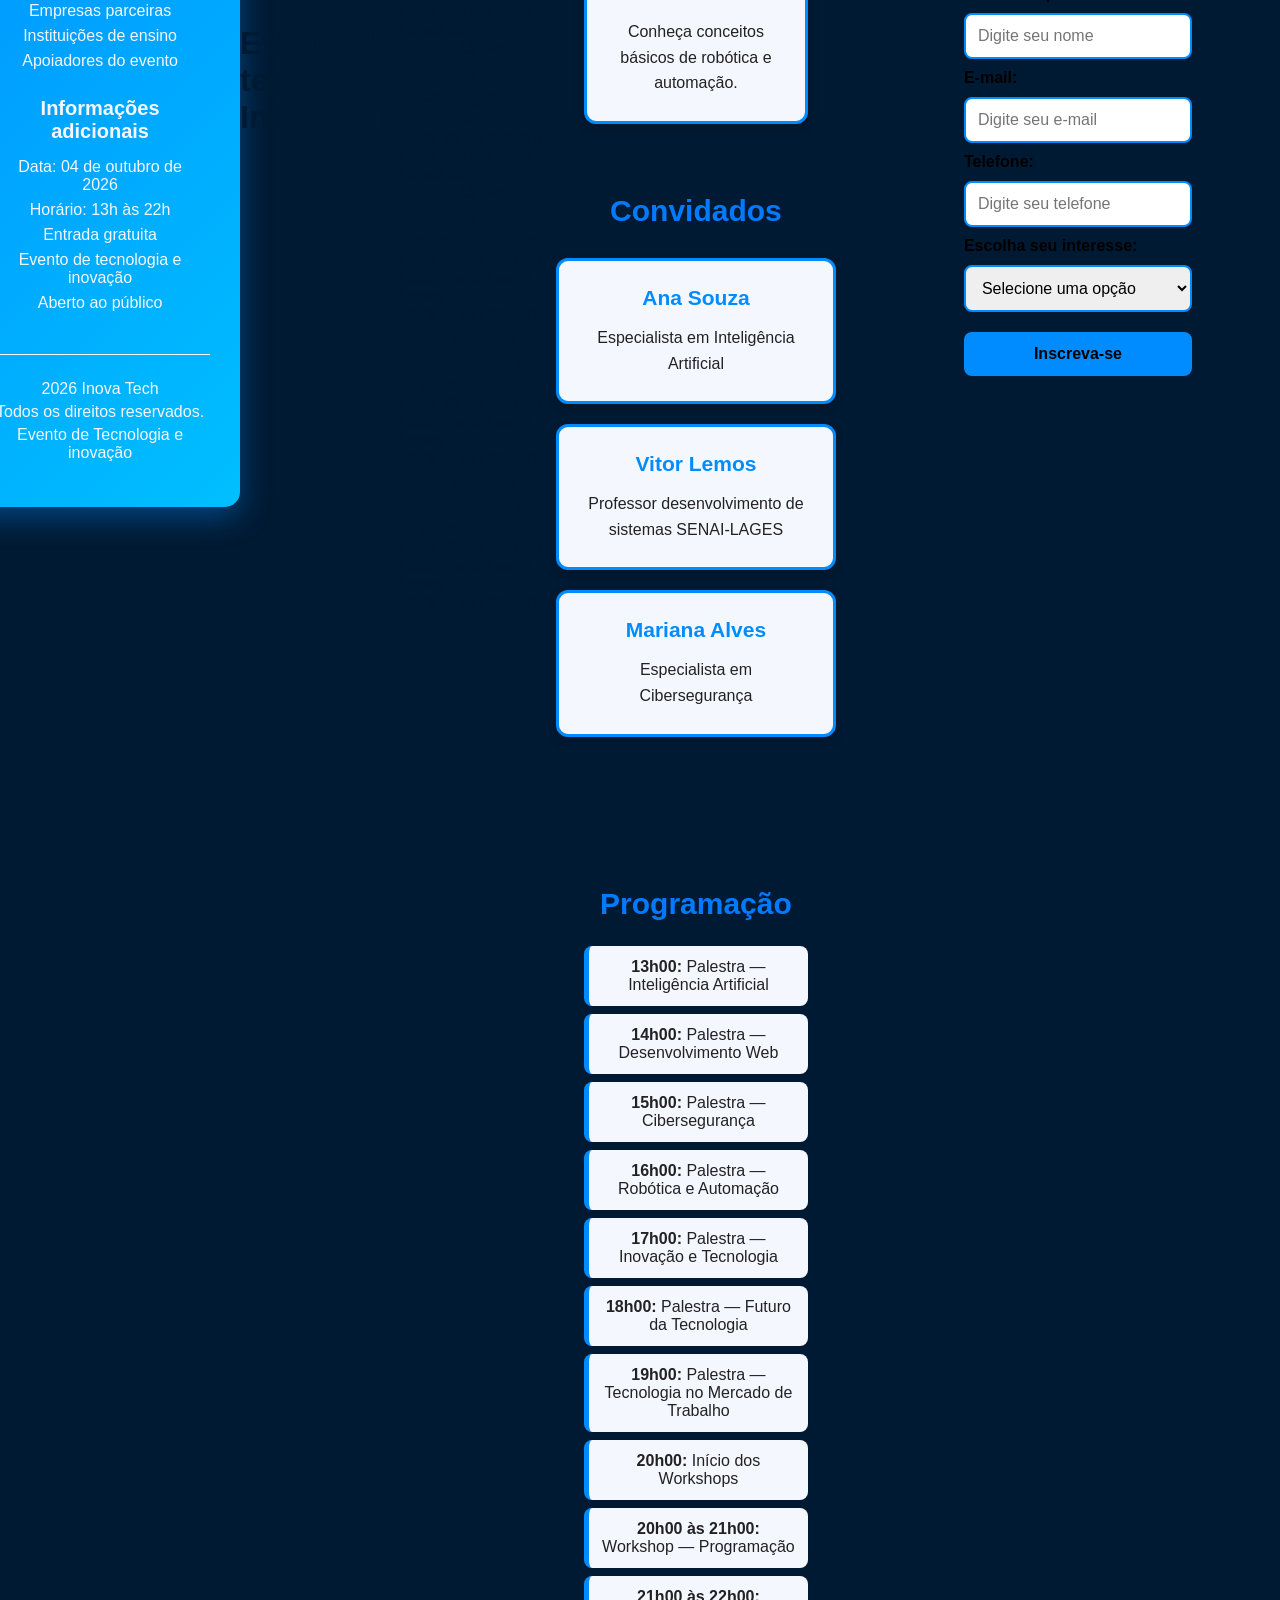
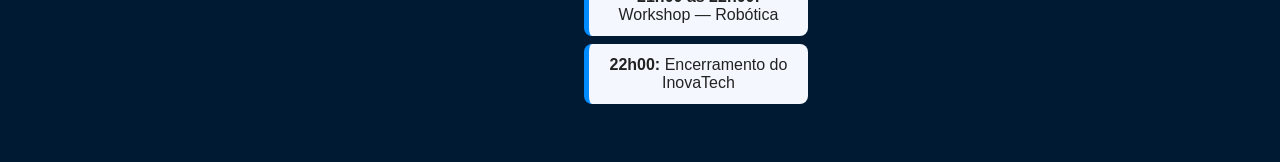
==== commit 4d4a1ec8: "Merge branch 'main' into feature/footer" ====
--- a/index.html
+++ b/index.html
@@ -1,9 +1,62 @@
 <!DOCTYPE html>
+
 <html lang="pt-br">
 
 <head>
     <meta charset="UTF-8">
     <meta name="viewport" content="width=device-width, initial-scale=1.0">
+
+
+<link rel="stylesheet" href="style.css">
+
+<title>Inova Tech</title>
+
+
+</head>
+
+<body>
+
+<footer>
+
+    <div class="footer-section">
+        <h3>Contato</h3>
+        <!-- Informações de contato -->
+        <p>Email: contato@inovatech.com</p>
+        <p>Telefone: (49) 99999-9999</p>
+    </div>
+
+    <div class="footer-section">
+        <h3>Localização</h3>
+        <!-- Localização do evento -->
+        <p>Centro Serra</p>
+        <p>Lages-SC</p>
+        <p>Brasil</p>
+    </div>
+
+    <div class="footer-section">
+        <h3>Patrocinadores</h3>
+        <p>Empresas parceiras</p>
+        <p>Instituições de ensino</p>
+        <p>Apoiadores do evento</p>
+    </div>
+
+    <div class="footer-section">
+        <!-- Informações adicionais sobre o evento -->
+        <h3>Informações adicionais</h3>
+        <p>Data: 04 de outubro de 2026</p>
+        <p>Horário: 13h às 22h</p>
+        <p>Entrada gratuita</p>
+        <p>Evento de tecnologia e inovação</p>
+        <p>Aberto ao público</p>
+    </div>
+
+    <div class="footer-bottom">
+        <p>2026 Inova Tech</p>
+        <p>Todos os direitos reservados.</p>
+        <p>Evento de Tecnologia e inovação</p>
+    </div>
+
+</footer>
     <title>InovaTech</title>
     <link rel="stylesheet" href="style.css">
 </head>
@@ -219,4 +272,5 @@
 
 </body>
 
-</html>+</html>
+</html>
--- a/style.css
+++ b/style.css
@@ -8,6 +8,11 @@
 
 /* aqui eu tiro as configurações padrão do navegador */
 
+* {
+  margin: 0;
+  padding: 0;
+  box-sizing: border-box;
+  }
 *{
 margin: 0;
 padding: 0;
@@ -20,11 +25,14 @@
 color: var(--branco);
 font-family: Arial, sans-serif;
 
+
 /* deixa o footer exatamente no meio da tela */
 min-height: 100vh;
 display: flex;
 justify-content: center;
 align-items: center;
+
+
 }
 
 /* aqui eu fiz o footer e coloquei só tons de azul */
@@ -35,6 +43,7 @@
 var(--azul-claro)
 );
 
+
 color: var(--branco);
 width: 90%;
 max-width: 1100px;
@@ -46,6 +55,7 @@
 
 /* coloquei uma sombra pra ficar mais bonito */
 box-shadow: 0 10px 30px rgba(0, 140, 255, 0.4);
+
 }
 
 /* aqui eu organizei cada parte das informações */
@@ -79,6 +89,7 @@
 /* aqui eu deixei os textos de baixo separados */
 .footer-bottom p {
 margin: 5px 0;
+}
 /* Configurações gerais */
 * {
     box-sizing: border-box;
@@ -237,4 +248,4 @@
 .formulario-inscricao button:hover {
     background-color: #F5F7FF;
     color: #7B00FF;
-}+}
--- a/style.css
+++ b/style.css
@@ -8,6 +8,11 @@
 
 /* aqui eu tiro as configurações padrão do navegador */
 
+* {
+  margin: 0;
+  padding: 0;
+  box-sizing: border-box;
+  }
 *{
 margin: 0;
 padding: 0;
@@ -20,11 +25,14 @@
 color: var(--branco);
 font-family: Arial, sans-serif;
 
+
 /* deixa o footer exatamente no meio da tela */
 min-height: 100vh;
 display: flex;
 justify-content: center;
 align-items: center;
+
+
 }
 
 /* aqui eu fiz o footer e coloquei só tons de azul */
@@ -35,6 +43,7 @@
 var(--azul-claro)
 );
 
+
 color: var(--branco);
 width: 90%;
 max-width: 1100px;
@@ -46,6 +55,7 @@
 
 /* coloquei uma sombra pra ficar mais bonito */
 box-shadow: 0 10px 30px rgba(0, 140, 255, 0.4);
+
 }
 
 /* aqui eu organizei cada parte das informações */
@@ -79,6 +89,7 @@
 /* aqui eu deixei os textos de baixo separados */
 .footer-bottom p {
 margin: 5px 0;
+}
 /* Configurações gerais */
 * {
     box-sizing: border-box;
@@ -237,4 +248,4 @@
 .formulario-inscricao button:hover {
     background-color: #F5F7FF;
     color: #7B00FF;
-}+}
--- a/style.css
+++ b/style.css
@@ -8,6 +8,11 @@
 
 /* aqui eu tiro as configurações padrão do navegador */
 
+* {
+  margin: 0;
+  padding: 0;
+  box-sizing: border-box;
+  }
 *{
 margin: 0;
 padding: 0;
@@ -20,11 +25,14 @@
 color: var(--branco);
 font-family: Arial, sans-serif;
 
+
 /* deixa o footer exatamente no meio da tela */
 min-height: 100vh;
 display: flex;
 justify-content: center;
 align-items: center;
+
+
 }
 
 /* aqui eu fiz o footer e coloquei só tons de azul */
@@ -35,6 +43,7 @@
 var(--azul-claro)
 );
 
+
 color: var(--branco);
 width: 90%;
 max-width: 1100px;
@@ -46,6 +55,7 @@
 
 /* coloquei uma sombra pra ficar mais bonito */
 box-shadow: 0 10px 30px rgba(0, 140, 255, 0.4);
+
 }
 
 /* aqui eu organizei cada parte das informações */
@@ -79,6 +89,7 @@
 /* aqui eu deixei os textos de baixo separados */
 .footer-bottom p {
 margin: 5px 0;
+}
 /* Configurações gerais */
 * {
     box-sizing: border-box;
@@ -237,4 +248,4 @@
 .formulario-inscricao button:hover {
     background-color: #F5F7FF;
     color: #7B00FF;
-}+}
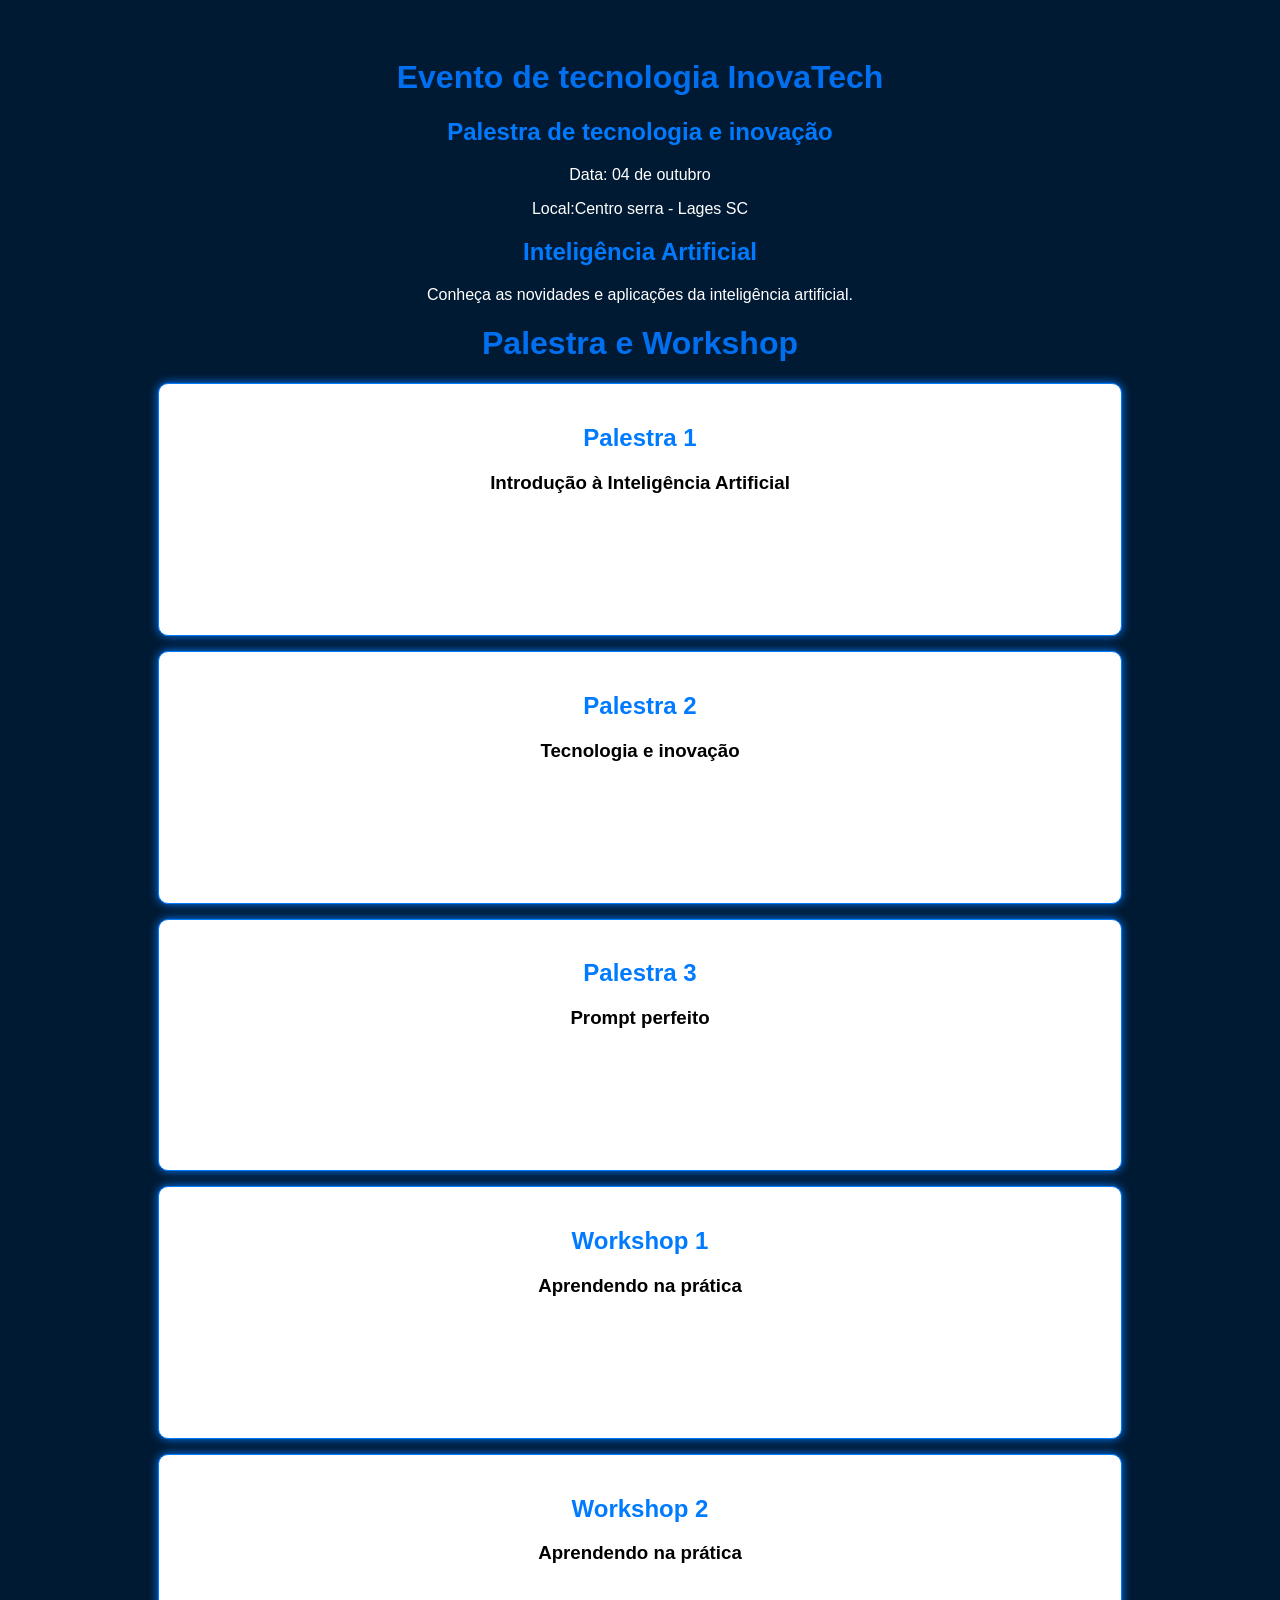
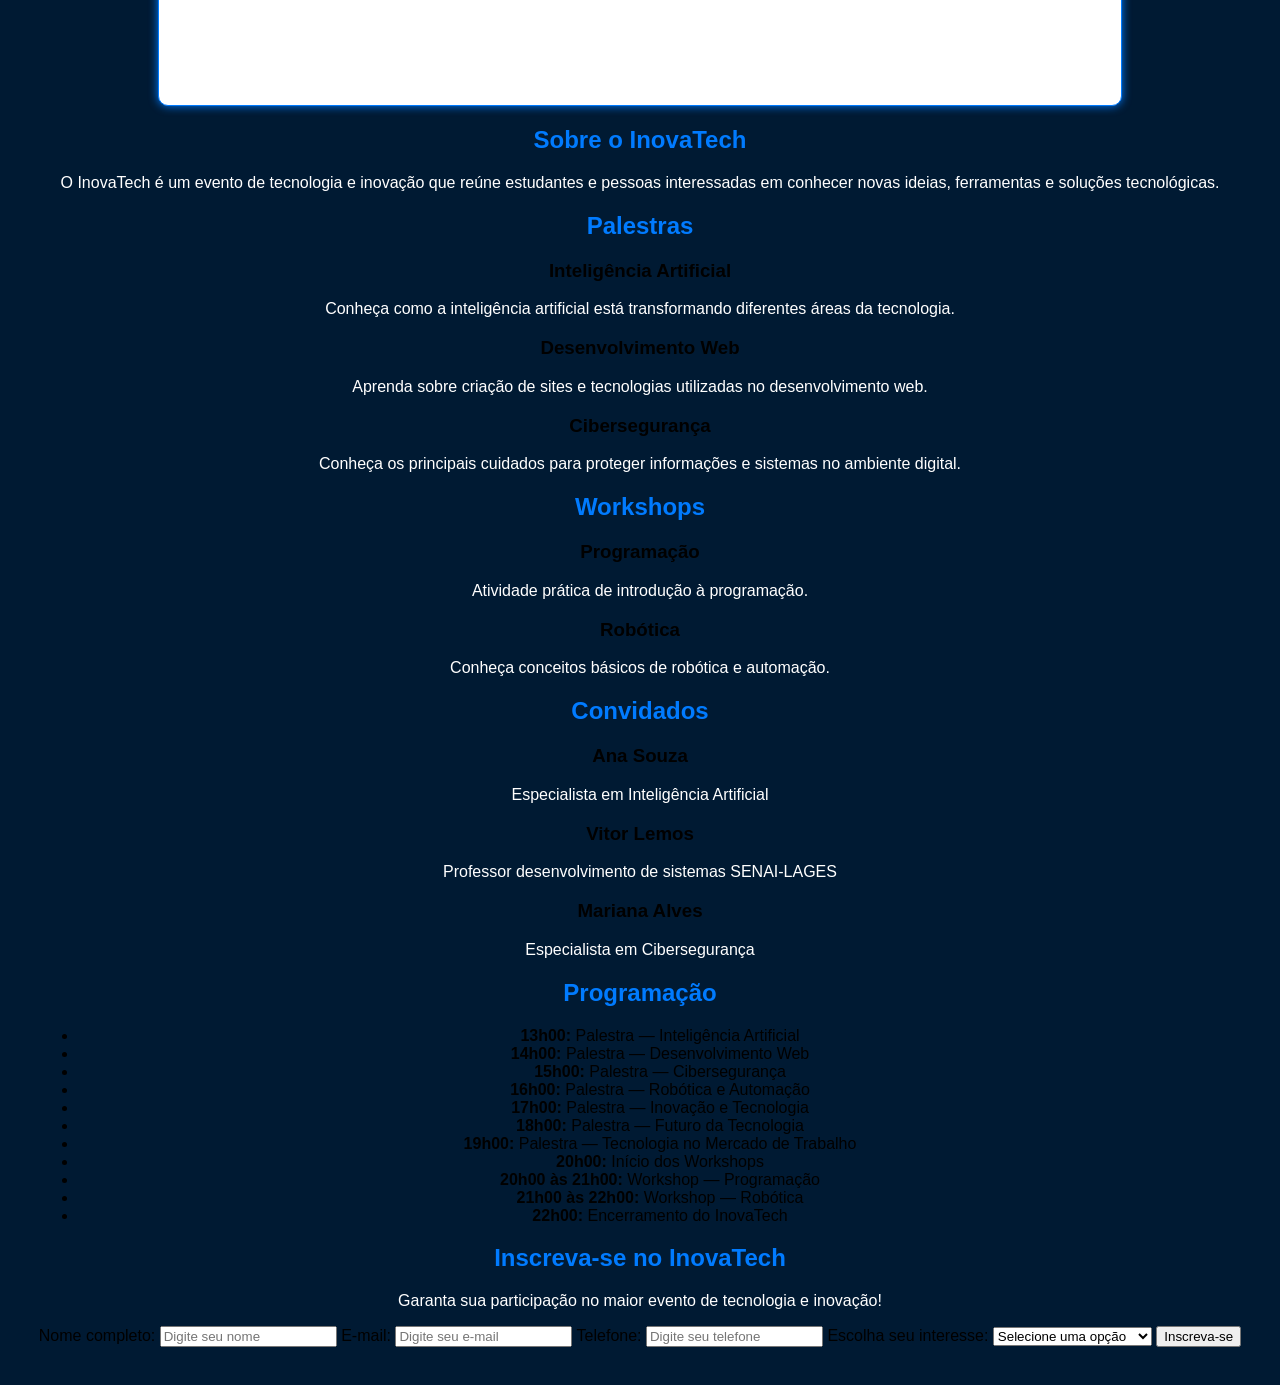
==== commit 8c90db5e: "ajuste principal css" ====
--- a/index.html
+++ b/index.html
@@ -1,62 +1,9 @@
 <!DOCTYPE html>
-
 <html lang="pt-br">
 
 <head>
     <meta charset="UTF-8">
     <meta name="viewport" content="width=device-width, initial-scale=1.0">
-
-
-<link rel="stylesheet" href="style.css">
-
-<title>Inova Tech</title>
-
-
-</head>
-
-<body>
-
-<footer>
-
-    <div class="footer-section">
-        <h3>Contato</h3>
-        <!-- Informações de contato -->
-        <p>Email: contato@inovatech.com</p>
-        <p>Telefone: (49) 99999-9999</p>
-    </div>
-
-    <div class="footer-section">
-        <h3>Localização</h3>
-        <!-- Localização do evento -->
-        <p>Centro Serra</p>
-        <p>Lages-SC</p>
-        <p>Brasil</p>
-    </div>
-
-    <div class="footer-section">
-        <h3>Patrocinadores</h3>
-        <p>Empresas parceiras</p>
-        <p>Instituições de ensino</p>
-        <p>Apoiadores do evento</p>
-    </div>
-
-    <div class="footer-section">
-        <!-- Informações adicionais sobre o evento -->
-        <h3>Informações adicionais</h3>
-        <p>Data: 04 de outubro de 2026</p>
-        <p>Horário: 13h às 22h</p>
-        <p>Entrada gratuita</p>
-        <p>Evento de tecnologia e inovação</p>
-        <p>Aberto ao público</p>
-    </div>
-
-    <div class="footer-bottom">
-        <p>2026 Inova Tech</p>
-        <p>Todos os direitos reservados.</p>
-        <p>Evento de Tecnologia e inovação</p>
-    </div>
-
-</footer>
     <title>InovaTech</title>
     <link rel="stylesheet" href="style.css">
 </head>
@@ -65,7 +12,7 @@
  
     <div class="container">
    <h2>Palestra de tecnologia e inovação</h2>
-   <p>Data: 25 de setembro</p>
+   <p>Data: 04 de outubro</p>
    <p>Local:Centro serra - Lages SC</p>
    <h2>Inteligência Artificial</h2>
    <p>Conheça as novidades e aplicações da inteligência artificial.</p>
@@ -75,7 +22,7 @@
    <div>
         <h2>Palestra 1</h2>
         <h3>Introdução à Inteligência Artificial</h3>
-        <p>Data: 27 de outubro</p>
+        <p>Data: 04 de outubro</p>
         <p>Local:Centro serra - Lages SC</p>
         <p>Horário:13h ás 20h </p>
     </div>
@@ -83,7 +30,7 @@
     <div>
         <h2>Palestra 2</h2>
         <h3>Tecnologia e inovação</h3>
-        <p>Data: 29 de outubro</p>
+        <p>Data: 04 de outubro</p>
         <p>Local:Centro serra - Lages SC</p>
         <p>Horário:13h ás 20h </p>
     </div>
@@ -91,7 +38,7 @@
     <div>
         <h2>Palestra 3</h2>
         <h3>Prompt perfeito</h3>
-        <p>Data: 30 de outubro</p>
+        <p>Data: 04 de outubro</p>
         <p>Local:Centro serra - Lages SC</p>
         <p>Horário:13h ás 20h </p>
     </div>
@@ -99,7 +46,7 @@
     <div>
         <h2>Workshop 1</h2>
         <h3>Aprendendo na prática</h3>
-        <p>Data: 29 de outubro</p>
+        <p>Data: 04 de outubro</p>
         <p>Local:Centro serra - Lages SC</p>
         <p>Horário:13h ás 22h </p>
     </div>
@@ -108,7 +55,7 @@
     <div>
         <h2>Workshop 2</h2>
         <h3>Aprendendo na prática</h3>
-        <p>Data: 30 de outubro</p>
+        <p>Data: de outubro</p>
         <p>Local:Centro serra - Lages SC</p>
         <p>Horário:13h ás 22h </p>
     </div>
@@ -272,5 +219,4 @@
 
 </body>
 
-</html>
-</html>
+</html>
--- a/style.css
+++ b/style.css
@@ -1,251 +1,33 @@
-/* aqui eu coloquei as cores que vou usar no site */
-:root {
---azul-escuro: #001a33;
---azul: #008CFF;
---azul-claro: #00BFFF;
---branco: #F5F7FF;
+body {
+    font-family: Arial, sans-serif;
+    background-color: #001a33;
+    text-align: center;
+    padding: 30px;
 }
 
-/* aqui eu tiro as configurações padrão do navegador */
-
-* {
-  margin: 0;
-  padding: 0;
-  box-sizing: border-box;
-  }
-*{
-margin: 0;
-padding: 0;
-box-sizing: border-box;
+.container {
+    width: 80%;
+    margin: auto;
 }
 
-/* aqui eu deixei o fundo escuro e centralizei o conteúdo */
-body {
-background-color: var(--azul-escuro);
-color: var(--branco);
-font-family: Arial, sans-serif;
-
-
-/* deixa o footer exatamente no meio da tela */
-min-height: 100vh;
-display: flex;
-justify-content: center;
-align-items: center;
-
-
+.container > div {
+    background-color: #ffffff;
+    padding: 20px;
+    margin: 15px 0;
+    border-radius: 10px;
+    border: 1px solid #007bff;
+    box-shadow: 0 0 10px #007bff;
 }
 
-/* aqui eu fiz o footer e coloquei só tons de azul */
-footer {
-background: linear-gradient(
-135deg,
-var(--azul),
-var(--azul-claro)
-);
-
-
-color: var(--branco);
-width: 90%;
-max-width: 1100px;
-padding: 40px 30px;
-text-align: center;
-
-/* deixa as bordas arredondadas */
-border-radius: 15px;
-
-/* coloquei uma sombra pra ficar mais bonito */
-box-shadow: 0 10px 30px rgba(0, 140, 255, 0.4);
-
+h1 {
+    color: #0070F0;
 }
 
-/* aqui eu organizei cada parte das informações */
-.footer-section {
-display: inline-block;
-vertical-align: top;
-width: 22%;
-min-width: 200px;
-margin: 10px;
+h2 {
+    color: #007bff;
 }
 
-/* aqui eu arrumei os títulos */
-.footer-section h3 {
-margin-bottom: 15px;
-font-size: 20px;
-}
-
-/* aqui eu dei um espacinho nos textos */
-.footer-section p {
-margin: 7px 0;
-}
-
-/* aqui eu fiz a parte de baixo */
-.footer-bottom {
-border-top: 1px solid var(--branco);
-margin-top: 25px;
-padding-top: 20px;
-text-align: center;
-}
-
-/* aqui eu deixei os textos de baixo separados */
-.footer-bottom p {
-margin: 5px 0;
-}
-/* Configurações gerais */
-* {
-    box-sizing: border-box;
-    margin: 0;
-    padding: 0;
-}
-
-
-body {
-    background-color: #001a33;
-    color: #001a33;
-    font-family: Arial, sans-serif;
-}
-
-
-/* Títulos */
-h1,
-h2,
-h3 {
-    font-family: "Montserrat", Arial, sans-serif;
-}
-
-
-/* Seções */
-.secao-conteudo {
-    padding: 50px 10%;
-    text-align: center;
-}
-
-
-/* Títulos das seções */
-.secao-conteudo h2 {
-    color: #007bff;
-    font-size: 30px;
-    margin-bottom: 20px;
-}
-
-
-/* Textos */
-.secao-conteudo p {
-    color: #000000;
-    font-size: 17px;
-    line-height: 1.6;
-}
-
-
-/* Organização dos cards */
-.cards {
-    display: flex;
-    justify-content: center;
-    gap: 20px;
-    flex-wrap: wrap;
-    margin-top: 30px;
-}
-
-
-/* Cards */
-.card {
-    width: 280px;
-    padding: 25px;
-    border-radius: 12px;
-    background-color: #F5F7FF;
-    border: 3px solid #008CFF;
-    box-shadow: 0 4px 10px rgba(0, 0, 0, 0.2);
-}
-
-
-/* Título dos cards */
-.card h3 {
-    color: #008CFF;
-    margin-bottom: 15px;
-    font-size: 21px;
-}
-
-
-/* Texto dos cards */
-.card p {
-    color: #222222;
+p {
+    color: #FFFFFF;
     font-size: 16px;
-}
-
-
-/* Lista da programação */
-.lista-programacao {
-    list-style: none;
-    padding: 0;
-    margin-top: 25px;
-}
-
-
-/* Itens da programação */
-.lista-programacao li {
-    padding: 12px;
-    margin: 8px auto;
-    max-width: 600px;
-    background-color: #F5F7FF;
-    color: #222222;
-    border-left: 5px solid #008CFF;
-    border-radius: 8px;
-}
-
-
-/* Formulário de inscrição */
-.formulario-inscricao {
-    max-width: 500px;
-    margin: 30px auto 0;
-    display: flex;
-    flex-direction: column;
-    gap: 10px;
-    text-align: left;
-}
-
-
-/* Textos dos campos */
-.formulario-inscricao label {
-    color: #000000;
-    font-weight: bold;
-}
-
-
-/* Campos do formulário */
-.formulario-inscricao input,
-.formulario-inscricao select {
-    padding: 12px;
-    border: 2px solid #008CFF;
-    border-radius: 8px;
-    font-size: 16px;
-    font-family: Arial, sans-serif;
-    outline: none;
-}
-
-
-/* Campo selecionado */
-.formulario-inscricao input:focus,
-.formulario-inscricao select:focus {
-    border-color: #000000;
-}
-
-
-/* Botão de inscrição */
-.formulario-inscricao button {
-    margin-top: 10px;
-    padding: 13px;
-    background-color: #008CFF;
-    color: #000000;
-    border: none;
-    border-radius: 8px;
-    cursor: pointer;
-    font-family: "Montserrat", Arial, sans-serif;
-    font-size: 16px;
-    font-weight: bold;
-}
-
-
-/* Efeito do botão */
-.formulario-inscricao button:hover {
-    background-color: #F5F7FF;
-    color: #7B00FF;
-}
+}
--- a/style.css
+++ b/style.css
@@ -1,251 +1,33 @@
-/* aqui eu coloquei as cores que vou usar no site */
-:root {
---azul-escuro: #001a33;
---azul: #008CFF;
---azul-claro: #00BFFF;
---branco: #F5F7FF;
+body {
+    font-family: Arial, sans-serif;
+    background-color: #001a33;
+    text-align: center;
+    padding: 30px;
 }
 
-/* aqui eu tiro as configurações padrão do navegador */
-
-* {
-  margin: 0;
-  padding: 0;
-  box-sizing: border-box;
-  }
-*{
-margin: 0;
-padding: 0;
-box-sizing: border-box;
+.container {
+    width: 80%;
+    margin: auto;
 }
 
-/* aqui eu deixei o fundo escuro e centralizei o conteúdo */
-body {
-background-color: var(--azul-escuro);
-color: var(--branco);
-font-family: Arial, sans-serif;
-
-
-/* deixa o footer exatamente no meio da tela */
-min-height: 100vh;
-display: flex;
-justify-content: center;
-align-items: center;
-
-
+.container > div {
+    background-color: #ffffff;
+    padding: 20px;
+    margin: 15px 0;
+    border-radius: 10px;
+    border: 1px solid #007bff;
+    box-shadow: 0 0 10px #007bff;
 }
 
-/* aqui eu fiz o footer e coloquei só tons de azul */
-footer {
-background: linear-gradient(
-135deg,
-var(--azul),
-var(--azul-claro)
-);
-
-
-color: var(--branco);
-width: 90%;
-max-width: 1100px;
-padding: 40px 30px;
-text-align: center;
-
-/* deixa as bordas arredondadas */
-border-radius: 15px;
-
-/* coloquei uma sombra pra ficar mais bonito */
-box-shadow: 0 10px 30px rgba(0, 140, 255, 0.4);
-
+h1 {
+    color: #0070F0;
 }
 
-/* aqui eu organizei cada parte das informações */
-.footer-section {
-display: inline-block;
-vertical-align: top;
-width: 22%;
-min-width: 200px;
-margin: 10px;
+h2 {
+    color: #007bff;
 }
 
-/* aqui eu arrumei os títulos */
-.footer-section h3 {
-margin-bottom: 15px;
-font-size: 20px;
-}
-
-/* aqui eu dei um espacinho nos textos */
-.footer-section p {
-margin: 7px 0;
-}
-
-/* aqui eu fiz a parte de baixo */
-.footer-bottom {
-border-top: 1px solid var(--branco);
-margin-top: 25px;
-padding-top: 20px;
-text-align: center;
-}
-
-/* aqui eu deixei os textos de baixo separados */
-.footer-bottom p {
-margin: 5px 0;
-}
-/* Configurações gerais */
-* {
-    box-sizing: border-box;
-    margin: 0;
-    padding: 0;
-}
-
-
-body {
-    background-color: #001a33;
-    color: #001a33;
-    font-family: Arial, sans-serif;
-}
-
-
-/* Títulos */
-h1,
-h2,
-h3 {
-    font-family: "Montserrat", Arial, sans-serif;
-}
-
-
-/* Seções */
-.secao-conteudo {
-    padding: 50px 10%;
-    text-align: center;
-}
-
-
-/* Títulos das seções */
-.secao-conteudo h2 {
-    color: #007bff;
-    font-size: 30px;
-    margin-bottom: 20px;
-}
-
-
-/* Textos */
-.secao-conteudo p {
-    color: #000000;
-    font-size: 17px;
-    line-height: 1.6;
-}
-
-
-/* Organização dos cards */
-.cards {
-    display: flex;
-    justify-content: center;
-    gap: 20px;
-    flex-wrap: wrap;
-    margin-top: 30px;
-}
-
-
-/* Cards */
-.card {
-    width: 280px;
-    padding: 25px;
-    border-radius: 12px;
-    background-color: #F5F7FF;
-    border: 3px solid #008CFF;
-    box-shadow: 0 4px 10px rgba(0, 0, 0, 0.2);
-}
-
-
-/* Título dos cards */
-.card h3 {
-    color: #008CFF;
-    margin-bottom: 15px;
-    font-size: 21px;
-}
-
-
-/* Texto dos cards */
-.card p {
-    color: #222222;
+p {
+    color: #FFFFFF;
     font-size: 16px;
-}
-
-
-/* Lista da programação */
-.lista-programacao {
-    list-style: none;
-    padding: 0;
-    margin-top: 25px;
-}
-
-
-/* Itens da programação */
-.lista-programacao li {
-    padding: 12px;
-    margin: 8px auto;
-    max-width: 600px;
-    background-color: #F5F7FF;
-    color: #222222;
-    border-left: 5px solid #008CFF;
-    border-radius: 8px;
-}
-
-
-/* Formulário de inscrição */
-.formulario-inscricao {
-    max-width: 500px;
-    margin: 30px auto 0;
-    display: flex;
-    flex-direction: column;
-    gap: 10px;
-    text-align: left;
-}
-
-
-/* Textos dos campos */
-.formulario-inscricao label {
-    color: #000000;
-    font-weight: bold;
-}
-
-
-/* Campos do formulário */
-.formulario-inscricao input,
-.formulario-inscricao select {
-    padding: 12px;
-    border: 2px solid #008CFF;
-    border-radius: 8px;
-    font-size: 16px;
-    font-family: Arial, sans-serif;
-    outline: none;
-}
-
-
-/* Campo selecionado */
-.formulario-inscricao input:focus,
-.formulario-inscricao select:focus {
-    border-color: #000000;
-}
-
-
-/* Botão de inscrição */
-.formulario-inscricao button {
-    margin-top: 10px;
-    padding: 13px;
-    background-color: #008CFF;
-    color: #000000;
-    border: none;
-    border-radius: 8px;
-    cursor: pointer;
-    font-family: "Montserrat", Arial, sans-serif;
-    font-size: 16px;
-    font-weight: bold;
-}
-
-
-/* Efeito do botão */
-.formulario-inscricao button:hover {
-    background-color: #F5F7FF;
-    color: #7B00FF;
-}
+}
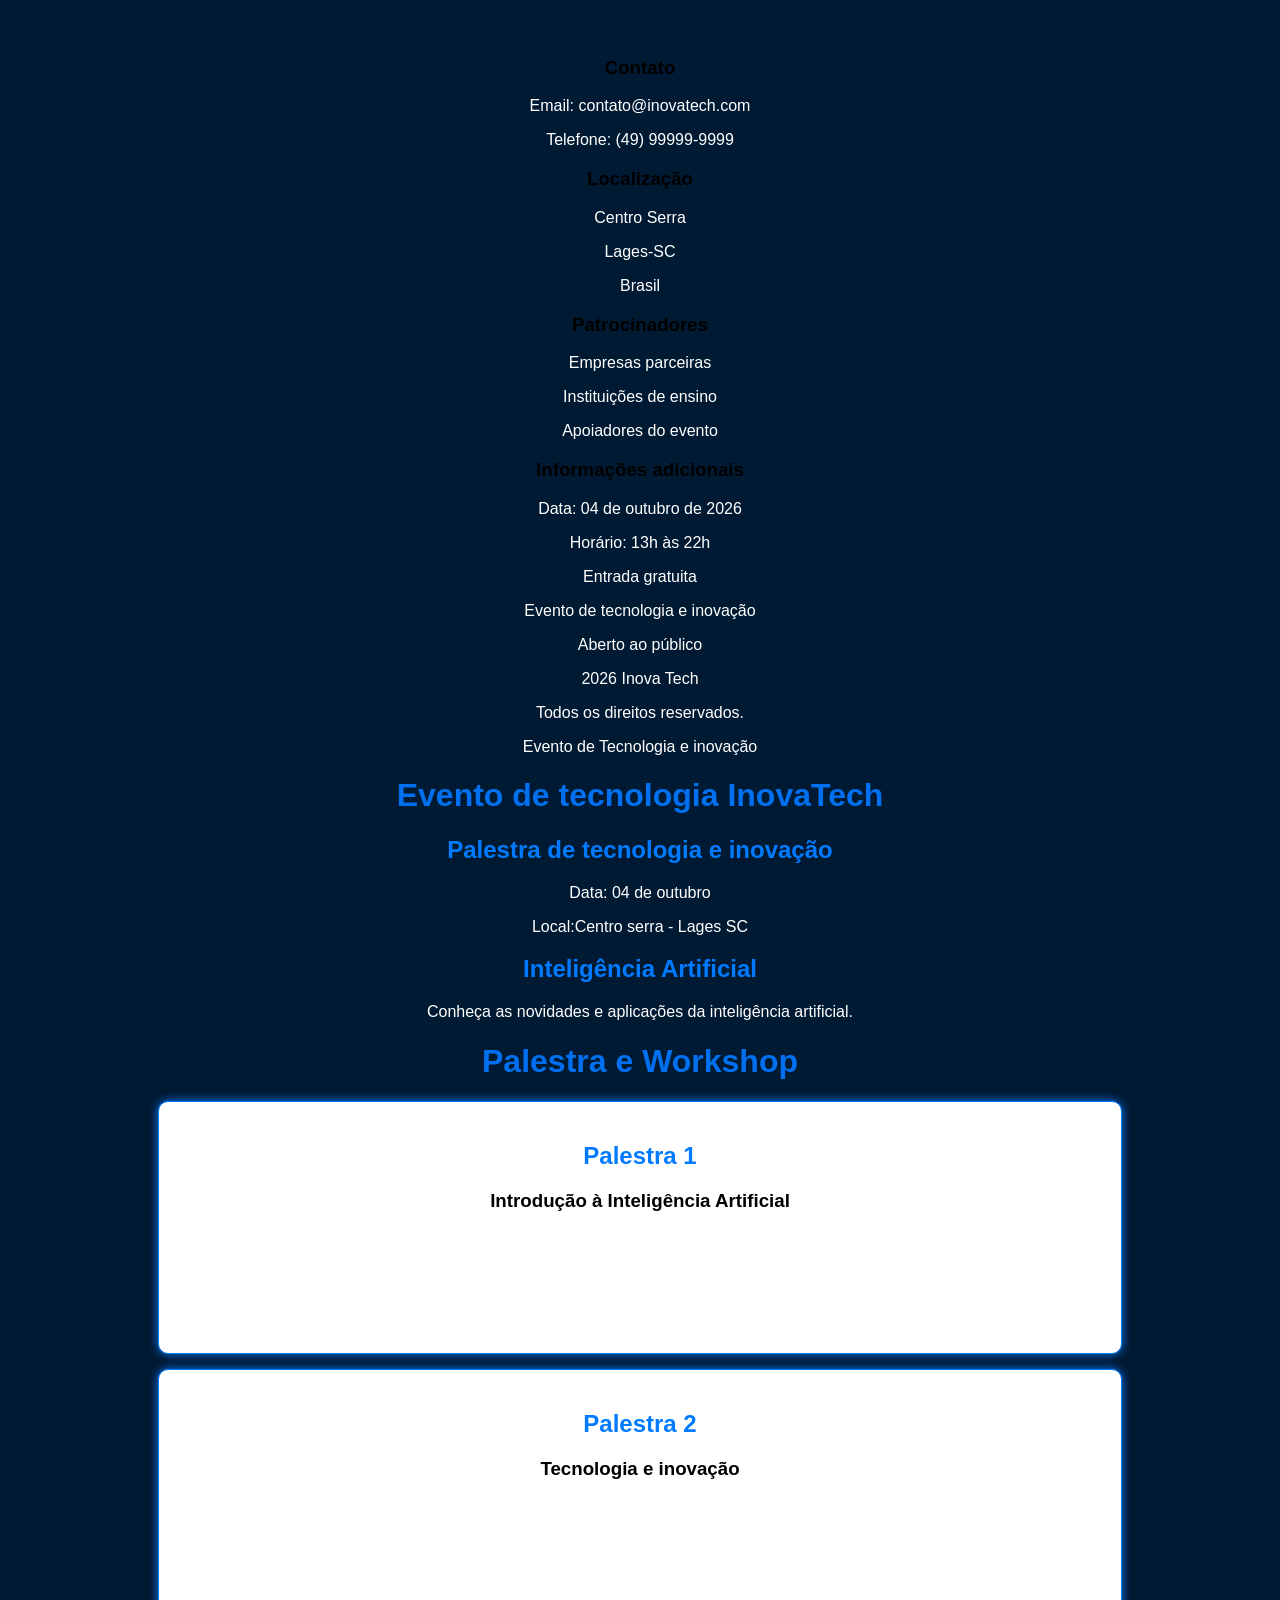
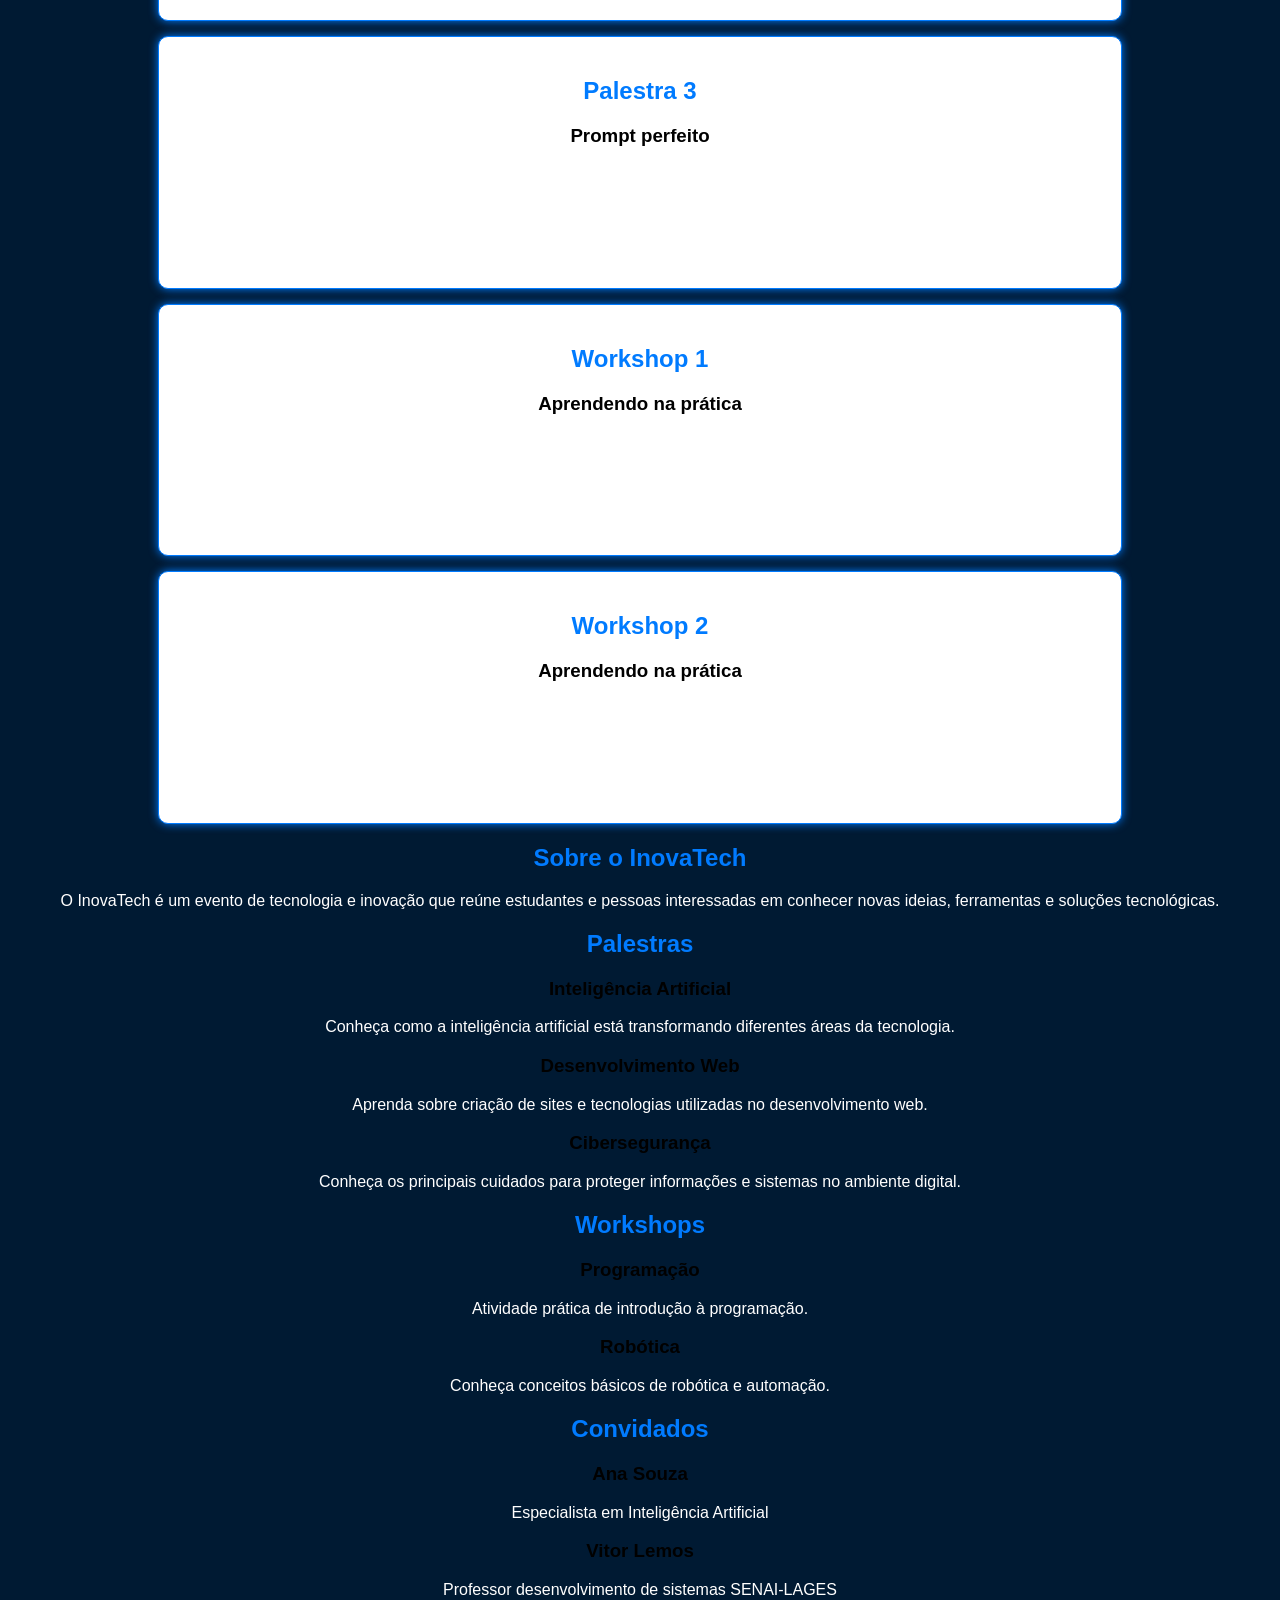
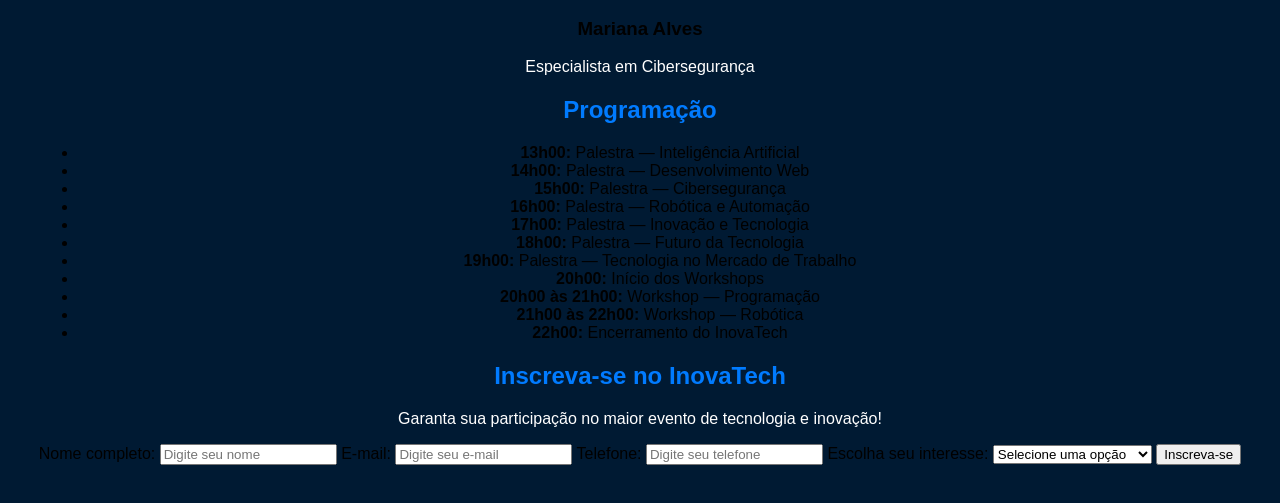
==== commit 9e7ca9fb: "Merge branch 'main' into feature/header" ====
--- a/index.html
+++ b/index.html
@@ -1,9 +1,62 @@
 <!DOCTYPE html>
+
 <html lang="pt-br">
 
 <head>
     <meta charset="UTF-8">
     <meta name="viewport" content="width=device-width, initial-scale=1.0">
+
+
+<link rel="stylesheet" href="style.css">
+
+<title>Inova Tech</title>
+
+
+</head>
+
+<body>
+
+<footer>
+
+    <div class="footer-section">
+        <h3>Contato</h3>
+        <!-- Informações de contato -->
+        <p>Email: contato@inovatech.com</p>
+        <p>Telefone: (49) 99999-9999</p>
+    </div>
+
+    <div class="footer-section">
+        <h3>Localização</h3>
+        <!-- Localização do evento -->
+        <p>Centro Serra</p>
+        <p>Lages-SC</p>
+        <p>Brasil</p>
+    </div>
+
+    <div class="footer-section">
+        <h3>Patrocinadores</h3>
+        <p>Empresas parceiras</p>
+        <p>Instituições de ensino</p>
+        <p>Apoiadores do evento</p>
+    </div>
+
+    <div class="footer-section">
+        <!-- Informações adicionais sobre o evento -->
+        <h3>Informações adicionais</h3>
+        <p>Data: 04 de outubro de 2026</p>
+        <p>Horário: 13h às 22h</p>
+        <p>Entrada gratuita</p>
+        <p>Evento de tecnologia e inovação</p>
+        <p>Aberto ao público</p>
+    </div>
+
+    <div class="footer-bottom">
+        <p>2026 Inova Tech</p>
+        <p>Todos os direitos reservados.</p>
+        <p>Evento de Tecnologia e inovação</p>
+    </div>
+
+</footer>
     <title>InovaTech</title>
     <link rel="stylesheet" href="style.css">
 </head>
@@ -219,4 +272,5 @@
 
 </body>
 
-</html>+</html>
+</html>
--- a/style.css
+++ b/style.css
@@ -30,4 +30,4 @@
 p {
     color: #FFFFFF;
     font-size: 16px;
-}+}
--- a/style.css
+++ b/style.css
@@ -30,4 +30,4 @@
 p {
     color: #FFFFFF;
     font-size: 16px;
-}+}
--- a/style.css
+++ b/style.css
@@ -30,4 +30,4 @@
 p {
     color: #FFFFFF;
     font-size: 16px;
-}+}
